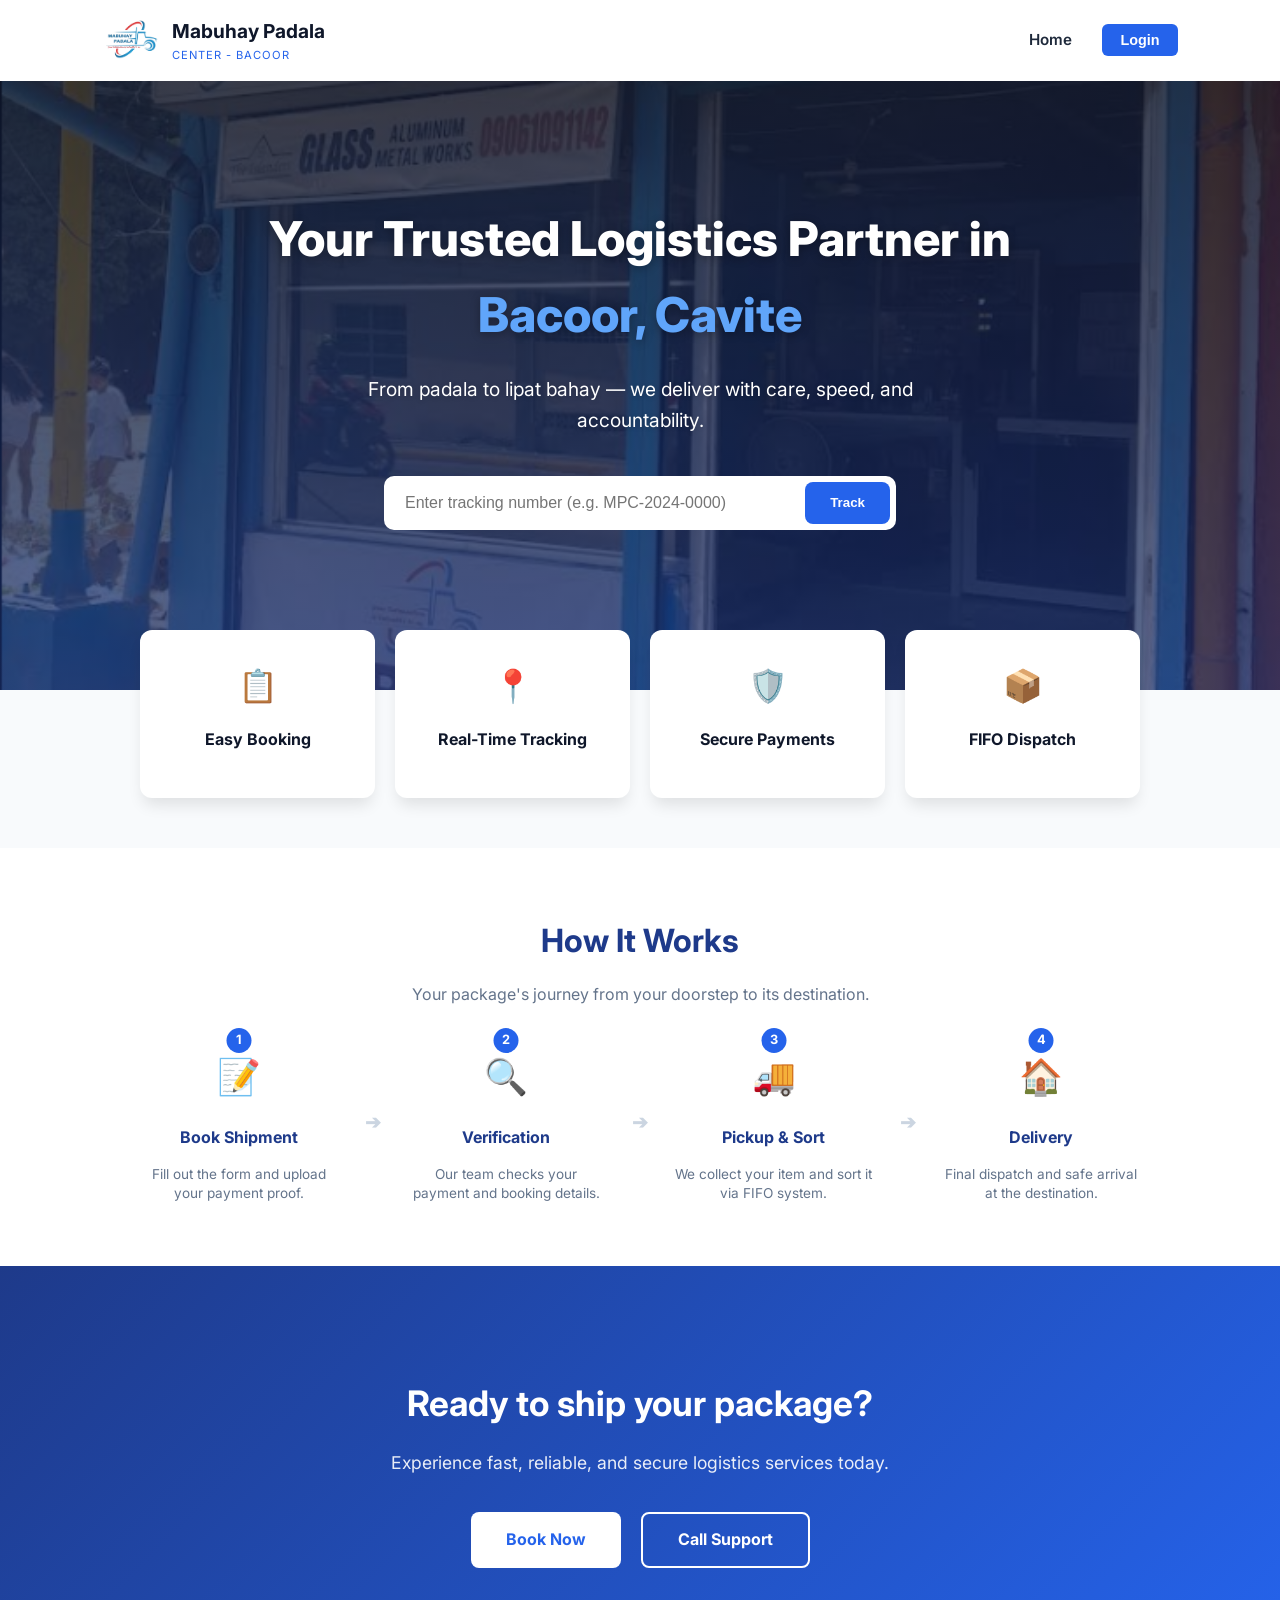
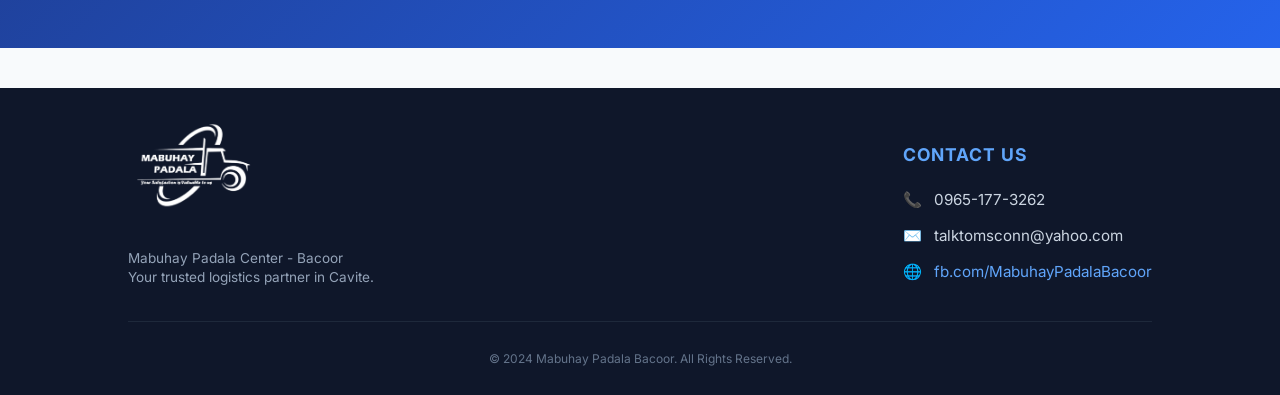
==== MabuhayPadala UI/index.html @ e9089403 "Add files via upload" ====
<!DOCTYPE html>
<html lang="en">
<head>
    <meta charset="UTF-8">
    <meta name="viewport" content="width=device-width, initial-scale=1.0">
    <title>Mabuhay Padala | Home</title>
    <link rel="stylesheet" href="style.css">
    <link href="https://fonts.googleapis.com/css2?family=Inter:wght@400;600;700&display=swap" rel="stylesheet">
</head>
<body>
    <header>
        <nav>
            <div class="logo-container">
                <img src="images/logo.png" alt="Mabuhay Padala Logo" class="logo-img">
                <div class="logo-text">
                    <span class="brand-name">Mabuhay Padala</span>
                    <span class="branch">CENTER - BACOOR</span>
                </div>
            </div>
            <div class="nav-links">
                <a href="#" class="active">Home</a>
                <button id="loginBtn" class="login-nav-btn">Login</button>
            </div>
        </nav>
    </header>

    <main>
        <section class="hero">
            <div class="hero-content">
                <h1>Your Trusted Logistics Partner in <span class="accent">Bacoor, Cavite</span></h1>
                <p>From padala to lipat bahay — we deliver with care, speed, and accountability.</p>
                
                <div class="tracking-container">
                    <input type="text" placeholder="Enter tracking number (e.g. MPC-2024-0000)">
                    <button class="track-btn">Track</button>
                </div>
            </div>
        </section>

        <section class="features-section">
            <div class="feature-card">
                <div class="icon">📋</div>
                <h3>Easy Booking</h3>
            </div>
            <div class="feature-card">
                <div class="icon">📍</div>
                <h3>Real-Time Tracking</h3>
            </div>
            <div class="feature-card">
                <div class="icon">🛡️</div>
                <h3>Secure Payments</h3>
            </div>
            <div class="feature-card">
                <div class="icon">📦</div>
                <h3>FIFO Dispatch</h3>
            </div>
        </section>

<section class="process-section">
    <div class="section-title">
        <h2>How It Works</h2>
        <p>Your package's journey from your doorstep to its destination.</p>
    </div>

    <div class="process-grid">
        <div class="process-step">
            <div class="step-number">1</div>
            <div class="step-icon">📝</div>
            <h4>Book Shipment</h4>
            <p>Fill out the form and upload your payment proof.</p>
        </div>

        <div class="process-arrow">➔</div>

        <div class="process-step">
            <div class="step-number">2</div>
            <div class="step-icon">🔍</div>
            <h4>Verification</h4>
            <p>Our team checks your payment and booking details.</p>
        </div>

        <div class="process-arrow">➔</div>

        <div class="process-step">
            <div class="step-number">3</div>
            <div class="step-icon">🚚</div>
            <h4>Pickup & Sort</h4>
            <p>We collect your item and sort it via FIFO system.</p>
        </div>

        <div class="process-arrow">➔</div>

        <div class="process-step">
            <div class="step-number">4</div>
            <div class="step-icon">🏠</div>
            <h4>Delivery</h4>
            <p>Final dispatch and safe arrival at the destination.</p>
        </div>
    </div>
</section>

<section class="ready-to-ship">
    <div class="cta-content">
        <h2>Ready to ship your package?</h2>
        <p>Experience fast, reliable, and secure logistics services today.</p>
        <div class="cta-buttons">
            <a href="#booking-section" class="btn-primary">Book Now</a>
            <a href="tel:09170000000" class="btn-secondary">Call Support</a>
        </div>
    </div>
</section>

<footer class="main-footer">
    <div class="footer-content">
        <div class="footer-brand">
            <img src="images/logo.png" alt="Logo" class="footer-logo">
            <p>Mabuhay Padala Center - Bacoor<br>Your trusted logistics partner in Cavite.</p>
        </div>

        <div class="footer-contact-info">
            <h4>Contact Us</h4>
            <ul>
                <li><span>📞</span> 0965-177-3262</li>
                <li><span>✉️</span> talktomsconn@yahoo.com</li>
                <li><span>🌐</span> <a href="https://www.facebook.com/Bacoor09651773262" target="_blank">fb.com/MabuhayPadalaBacoor</a></li>
            </ul>
        </div>
    </div>
    
    <div class="footer-bottom">
        <p>&copy; 2024 Mabuhay Padala Bacoor. All Rights Reserved.</p>
    </div>
</footer>
        
    </main>
</body>
</html>
---- MabuhayPadala UI/style.css ----
:root {
    --primary-blue: #2563eb;
    --dark-navy: #0f172a;
    --text-main: #1e293b;
    --text-light: #64748b;
    --white: #ffffff;
    --bg-gray: #f8fafc;
}



body {
    font-family: 'Inter', sans-serif;
    margin: 0;
    background-color: var(--bg-gray);
    color: var(--text-main);
    line-height: 1.6;
}

/* Navigation */
nav {
    display: flex;
    justify-content: space-between;
    align-items: center;
    padding: 1rem 8%;
    background: var(--white);
    box-shadow: 0 1px 3px rgba(0,0,0,0.1);
}

.logo-container {
    display: flex;
    align-items: center;
    gap: 12px;
}

.logo-img {
    height: 45px;
    width: auto;
}

.logo-text {
    display: flex;
    flex-direction: column;
}

.brand-name {
    font-weight: 700;
    font-size: 1.2rem;
    color: var(--dark-navy);
}

.branch {
    font-size: 0.7rem;
    letter-spacing: 1px;
    color: var(--primary-blue);
}

.login-nav-btn {
    background: var(--primary-blue);
    color: white;
    border: none;
    padding: 10px 24px;
    border-radius: 6px;
    font-weight: 600;
    cursor: pointer;
    transition: background 0.3s;
}

.login-nav-btn:hover {
    background: #1d4ed8;
}


.nav-links a {
    text-decoration: none; 
    color: #1e293b; 
    font-weight: 600;
    font-size: 0.95rem;
    transition: color 0.3s;
}

.nav-links a:hover {
    color: #2563eb; 
}


.nav-links {
    display: flex;
    align-items: center;
    gap: 30px; 
}


.login-nav-btn {
    background: #2563eb;
    color: white;
    border: none;
    padding: 8px 18px; 
    border-radius: 6px;
    font-weight: 600;
    font-size: 0.9rem; 
    cursor: pointer;
    transition: background 0.3s;
}

.login-nav-btn:hover {
    background: #1e4ed8;
}

/* Hero Section */

.accent {
    color: #60a5fa;
}


.hero {
   
    background: linear-gradient(
        rgba(15, 23, 42, 0.8), 
        rgba(30, 58, 138, 0.7)
    ), 
    url('images/bg.png'); 
    
    background-size: cover;       
    background-position: center 80%;  
    background-attachment: fixed; 
    
    padding: 120px 10% 160px;
    text-align: center;
    color: var(--white);
}


.hero h1 {
    font-size: 3rem;
    font-weight: 800;
    text-shadow: 0 2px 10px rgba(0, 0, 0, 0.3);
    max-width: 850px;
    margin: 0 auto 20px;
}

.hero p {
    font-size: 1.2rem;
    font-weight: 400;
    max-width: 600px;
    margin: 0 auto 40px;
    text-shadow: 0 1px 5px rgba(0, 0, 0, 0.2);
}


.tracking-container {
    display: flex;
    max-width: 500px;
    margin: 0 auto;
    background: white;
    padding: 6px;
    border-radius: 10px;
}

.tracking-container input {
    flex: 1;
    border: none;
    padding: 12px 15px;
    outline: none;
    font-size: 1rem;
}

.track-btn {
    background: var(--primary-blue);
    color: white;
    border: none;
    padding: 12px 25px;
    border-radius: 8px;
    font-weight: 600;
    cursor: pointer;
}

/*Cards*/
.features-section {
    display: grid;
    grid-template-columns: repeat(auto-fit, minmax(200px, 1fr));
    gap: 20px;
    max-width: 1000px;
    margin: -60px auto 50px; 
    padding: 0 20px;
}

.feature-card {
    background: white;
    padding: 30px 20px;
    text-align: center;
    border-radius: 12px;
    box-shadow: 0 10px 15px -3px rgba(0, 0, 0, 0.1);
    transition: transform 0.3s;
}

.feature-card:hover {
    transform: translateY(-5px);
}

.feature-card .icon {
    font-size: 2rem;
    margin-bottom: 10px;
    display: block;
}

.feature-card h3 {
    font-size: 1rem;
    color: var(--dark-navy);
}

.process-section {
    padding: 40px 10%;
    background-color: white;
    text-align: center;
}

.section-title h2 {
    color: #1e3a8a;
    font-size: 2rem;
    margin-bottom: 10px;
}

.section-title p {
    color: #64748b;
    margin-bottom: 30px;
}

.process-grid {
    display: flex;
    justify-content: space-between;
    align-items: center;
    max-width: 1100px;
    margin: 0 auto;
    gap: 15px;
}

.process-step {
    flex: 1;
    position: relative;
    padding: 10px;
}

.step-number {
    position: absolute;
    top: -10px;
    left: 50%;
    transform: translateX(-50%);
    background: #2563eb;
    color: white;
    width: 25px;
    height: 25px;
    border-radius: 50%;
    font-size: 0.8rem;
    font-weight: bold;
    display: flex;
    align-items: center;
    justify-content: center;
}

.step-icon {
    font-size: 2.2rem;
    margin-bottom: 5px;
}

.process-step h4 {
    color: #1e3a8a;
    margin-bottom: 4px;
    font-size: 1rem;
}

.process-step p {
    font-size: 0.85rem;
    color: #64748b;
    line-height: 1.4;
}

.process-arrow {
    font-size: 1.2rem;
    color: #cbd5e1;
    font-weight: bold;
    padding-bottom: 20px;
}

/* Make it stack on Mobile */
@media (max-width: 768px) {
    .process-grid {
        flex-direction: column;
    }
    .process-arrow {
        transform: rotate(90deg);
        margin: 10px 0;
    }
}

/* Ready to Ship Section */
.ready-to-ship {
    background: linear-gradient(135deg, #1e3a8a 0%, #2563eb 100%);
    padding: 80px 10%;
    text-align: center;
    color: white;
}

.cta-content h2 {
    font-size: 2.2rem;
    margin-bottom: 15px;
}

.cta-content p {
    font-size: 1.1rem;
    opacity: 0.9;
    margin-bottom: 35px;
}

.cta-buttons {
    display: flex;
    justify-content: center;
    gap: 20px;
}

.btn-primary {
    background: white;
    color: #2563eb;
    padding: 15px 35px;
    border-radius: 8px;
    text-decoration: none;
    font-weight: 700;
    transition: transform 0.2s, background 0.2s;
}

.btn-secondary {
    background: transparent;
    color: white;
    border: 2px solid white;
    padding: 13px 35px;
    border-radius: 8px;
    text-decoration: none;
    font-weight: 700;
    transition: background 0.2s;
}

.btn-primary:hover {
    background: #f8fafc;
    transform: scale(1.05);
}

.btn-secondary:hover {
    background: rgba(255, 255, 255, 0.1);
}

/* Footer */
.main-footer {
    background: #0f172a; 
    color: white;
    padding: 30px 10% 15px; 
    margin-top: 40px;
}

.footer-content {
    display: flex;
    justify-content: space-between;
    align-items: flex-start;
    max-width: 1100px;
    margin: 0 auto;
    gap: 50px;
}

.footer-brand {
    flex: 1;
}

.footer-logo {
    height: 100px;
    margin-bottom: 10px;
    filter: brightness(0) invert(1); 
}

.footer-brand p {
    font-size: 0.85rem;
    color: #94a3b8;
    line-height: 1.4;
}

.footer-contact-info h4 {
    font-size: 1.1rem;
    color: #60a5fa; 
    margin-bottom: 18px;
    text-transform: uppercase;
    letter-spacing: 1px;
}

.footer-contact-info ul {
    list-style: none;
    padding: 0;
}

.footer-contact-info li {
    font-size: 0.95rem;
    margin-bottom: 12px; 
    color: #cbd5e1;
    display: flex;
    align-items: center;
    gap: 12px;
}

.footer-contact-info a {
    color: #60a5fa;
    text-decoration: none;
}

.footer-contact-info a:hover {
    text-decoration: underline;
}

.footer-bottom {
    text-align: center;
    border-top: 1px solid #1e293b;
    margin-top: 20px;
    padding-top: 15px;
    font-size: 0.75rem;
    color: #64748b;
}

/* Responsive for Mobile */
@media (max-width: 600px) {
    .footer-content {
        flex-direction: column;
        text-align: center;
    }
    .footer-contact-info li {
        justify-content: center;
    }
    .footer-logo {
        margin: 0 auto 10px;
    }
}
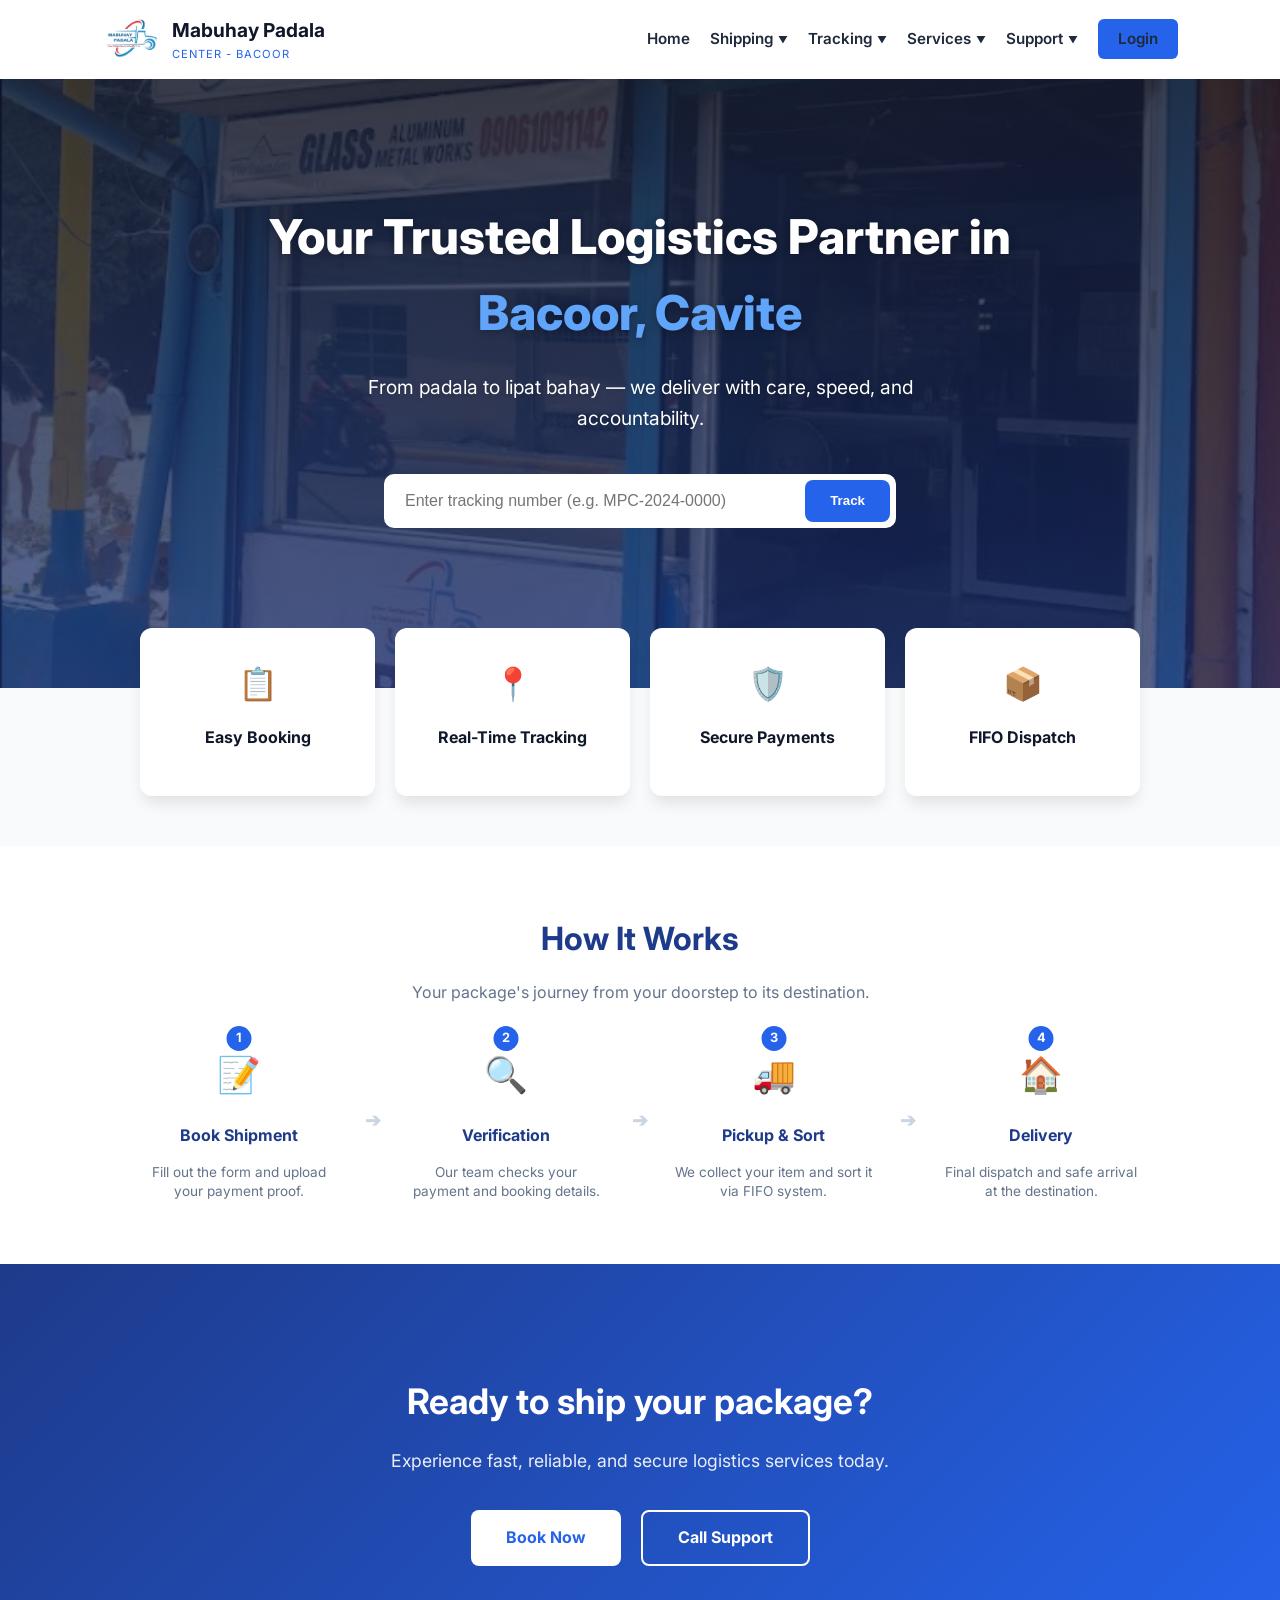
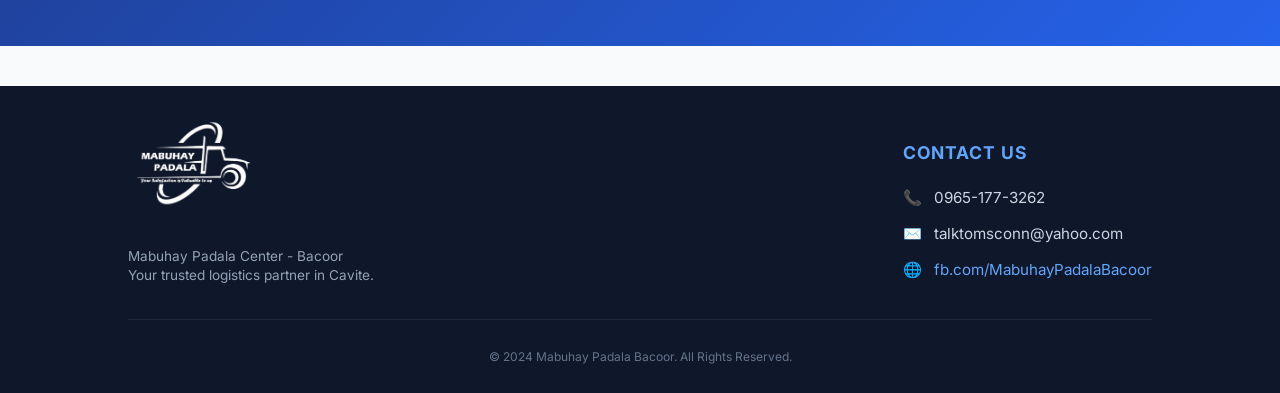
==== commit da791eaa: "Add files via upload Latest 11:12pm Sunday March 29" ====
--- a/MabuhayPadala UI/index.html
+++ b/MabuhayPadala UI/index.html
@@ -18,9 +18,46 @@
                 </div>
             </div>
             <div class="nav-links">
-                <a href="#" class="active">Home</a>
-                <button id="loginBtn" class="login-nav-btn">Login</button>
+            <a href="index.html">Home</a>
+                
+            <div class="dropdown">
+                    <a href="#" class="dropbtn">Shipping <span class="arrow">▼</span></a>
+                        <div class="dropdown-content">
+                          <a href="#">Create a Shipment</a>
+                          <a href="#">Shipping Rates & Delivery Times</a>
+                          <a href="#">Schedule & Manage Pickups</a>
+                          <a href="#">Manage a Return</a>
             </div>
+        </div>
+
+            <div class="dropdown">
+            <a href="#" class="dropbtn">Tracking <span class="arrow">▼</span></a>
+            <div class="dropdown-content">
+                <a href="#">Track a Shipment</a>
+                <a href="#">Track by Reference</a>
+                <a href="#">Proof of Delivery</a>
+            </div>
+        </div>
+
+            <div class="dropdown">
+            <a href="#" class="dropbtn">Services <span class="arrow">▼</span></a>
+            <div class="dropdown-content">
+                <a href="#">Lipat Bahay</a>
+                <a href="#">Standard Parcel</a>
+                <a href="#">Commercial Cargo</a>
+            </div>
+        </div>
+
+            <div class="dropdown">
+            <a href="#" class="dropbtn">Support <span class="arrow">▼</span></a>
+            <div class="dropdown-content">
+                <a href="#">Frequently Asked Questions</a>
+                <a href="#">Account Management Tools</a>
+            </div>
+        </div>
+        
+            <a href="login.html" class="login-nav-btn">Login</a>
+        </div>
         </nav>
     </header>
 
--- a/MabuhayPadala UI/style.css
+++ b/MabuhayPadala UI/style.css
@@ -22,9 +22,9 @@
     display: flex;
     justify-content: space-between;
     align-items: center;
-    padding: 1rem 8%;
+    padding: 15px 8%;
     background: var(--white);
-    box-shadow: 0 1px 3px rgba(0,0,0,0.1);
+    box-shadow: 0 2px 10px rgba(0,0,0,0.1);
 }
 
 .logo-container {
@@ -76,7 +76,7 @@
     color: #1e293b; 
     font-weight: 600;
     font-size: 0.95rem;
-    transition: color 0.3s;
+    transition: color 0.3s ease;
 }
 
 .nav-links a:hover {
@@ -87,7 +87,7 @@
 .nav-links {
     display: flex;
     align-items: center;
-    gap: 30px; 
+    gap: 20px; 
 }
 
 
@@ -95,16 +95,86 @@
     background: #2563eb;
     color: white;
     border: none;
-    padding: 8px 18px; 
+    padding: 8px 20px; 
     border-radius: 6px;
-    font-weight: 600;
     font-size: 0.9rem; 
     cursor: pointer;
-    transition: background 0.3s;
+    transition: background 0.3s ease, transform 0.2s;
 }
 
 .login-nav-btn:hover {
     background: #1e4ed8;
+    transform: translateY(-1px);
+}
+
+/* Dropdown Container */
+.dropdown {
+    position: relative;
+    display: inline-block;
+}
+
+.dropbtn {
+    text-decoration: none;
+    color: #1e293b;
+    font-weight: 600;
+    font-size: 0.95rem;
+    display: flex;
+    align-items: center;
+    gap: 5px;
+    padding: 10px 0;
+}
+
+.arrow {
+    font-size: 0.6rem;
+    transition: transform 0.3s;
+}
+
+/* The actual hidden menu */
+.dropdown-content {
+    display: none;
+    position: absolute;
+    background-color: white;
+    min-width: 240px; 
+    box-shadow: 0px 8px 16px rgba(0,0,0,0.1);
+    z-index: 100;
+    border-radius: 8px;
+    top: 100%;
+    left: 0;
+    overflow: hidden;
+    border: 1px solid #edf2f7;
+}
+
+/* Links dropdown */
+.dropdown-content a {
+    color: #475569;
+    padding: 12px 16px;
+    text-decoration: none;
+    display: block;
+    font-size: 0.9rem;
+    font-weight: 500;
+    border-bottom: 1px solid #f1f5f9;
+}
+
+.dropdown-content a:last-child {
+    border-bottom: none;
+}
+
+.dropdown:hover .dropdown-content {
+    display: block;
+}
+
+.dropdown-content a:hover {
+    background-color: #f8fafc;
+    color: #2563eb;
+}
+
+.dropdown:hover .arrow {
+    transform: rotate(180deg);
+    color: #2563eb;
+}
+
+.dropdown:hover .dropbtn {
+    color: #2563eb;
 }
 
 /* Hero Section */
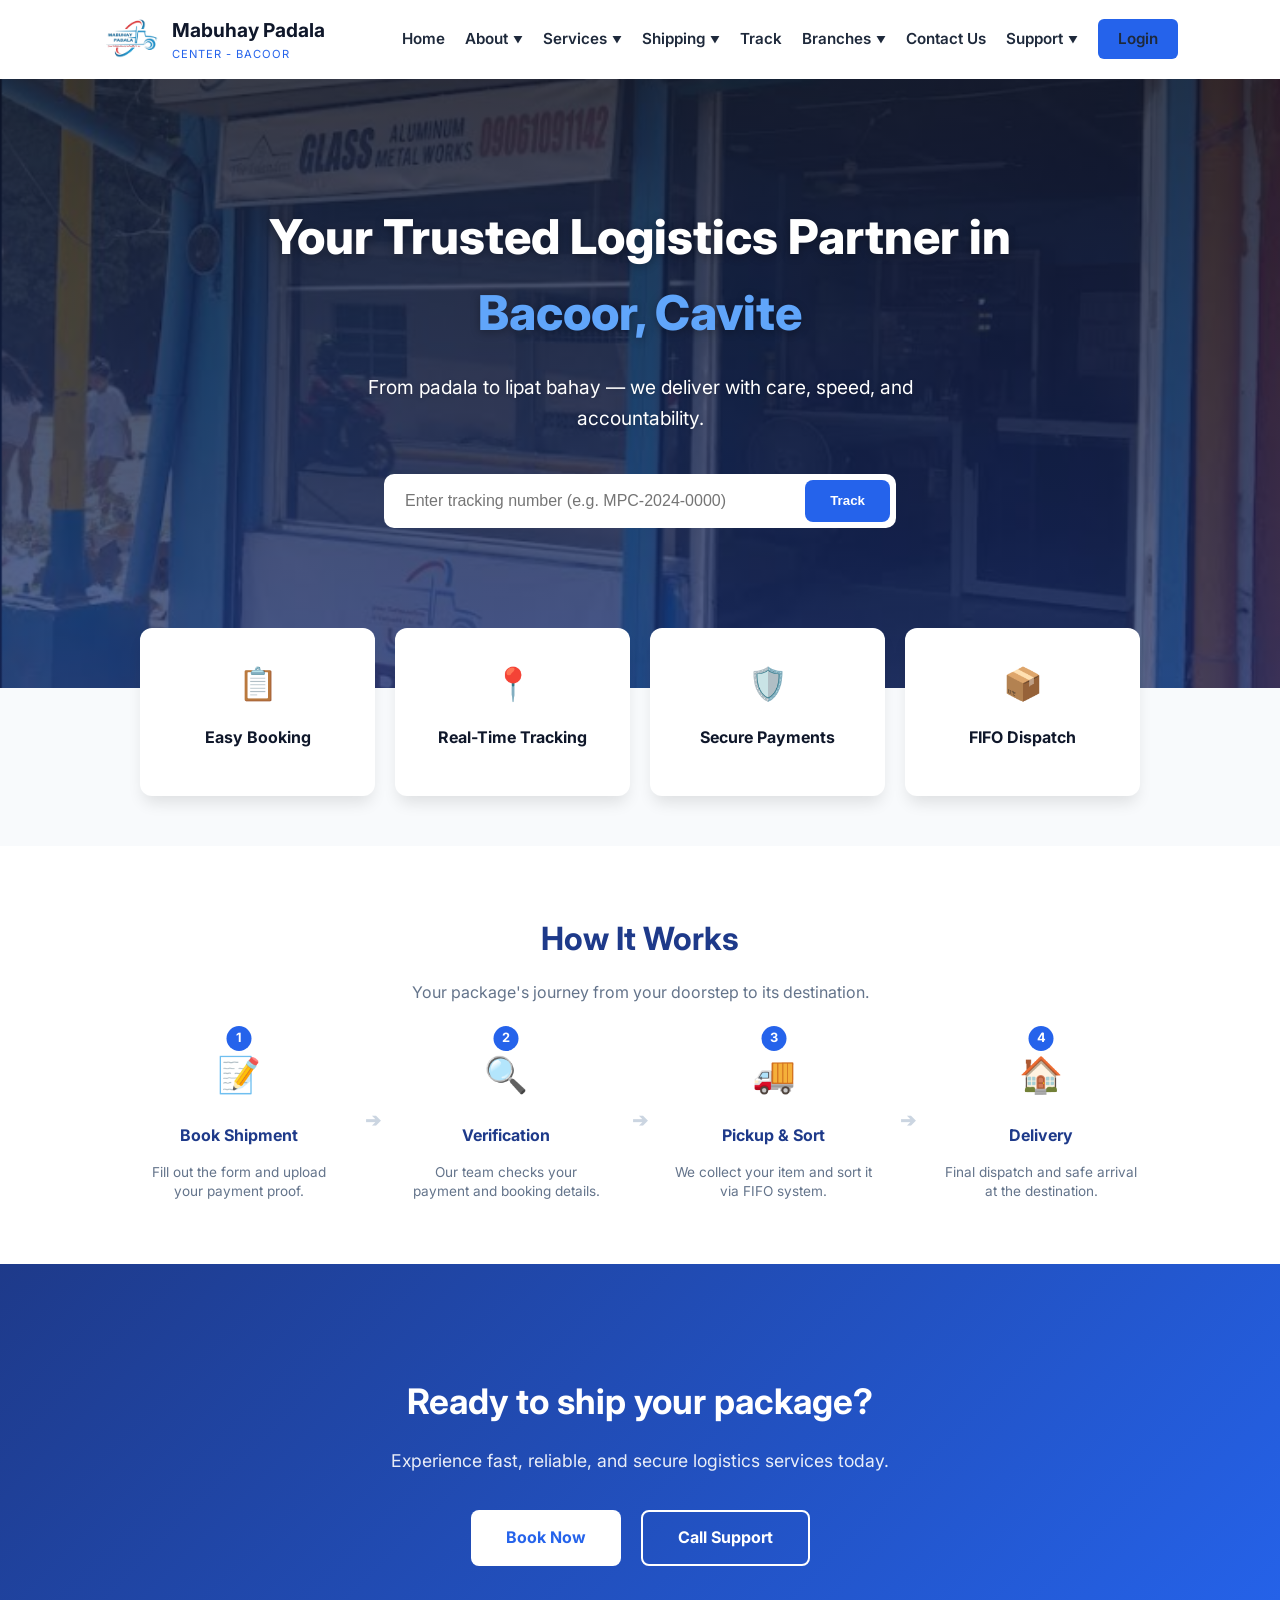
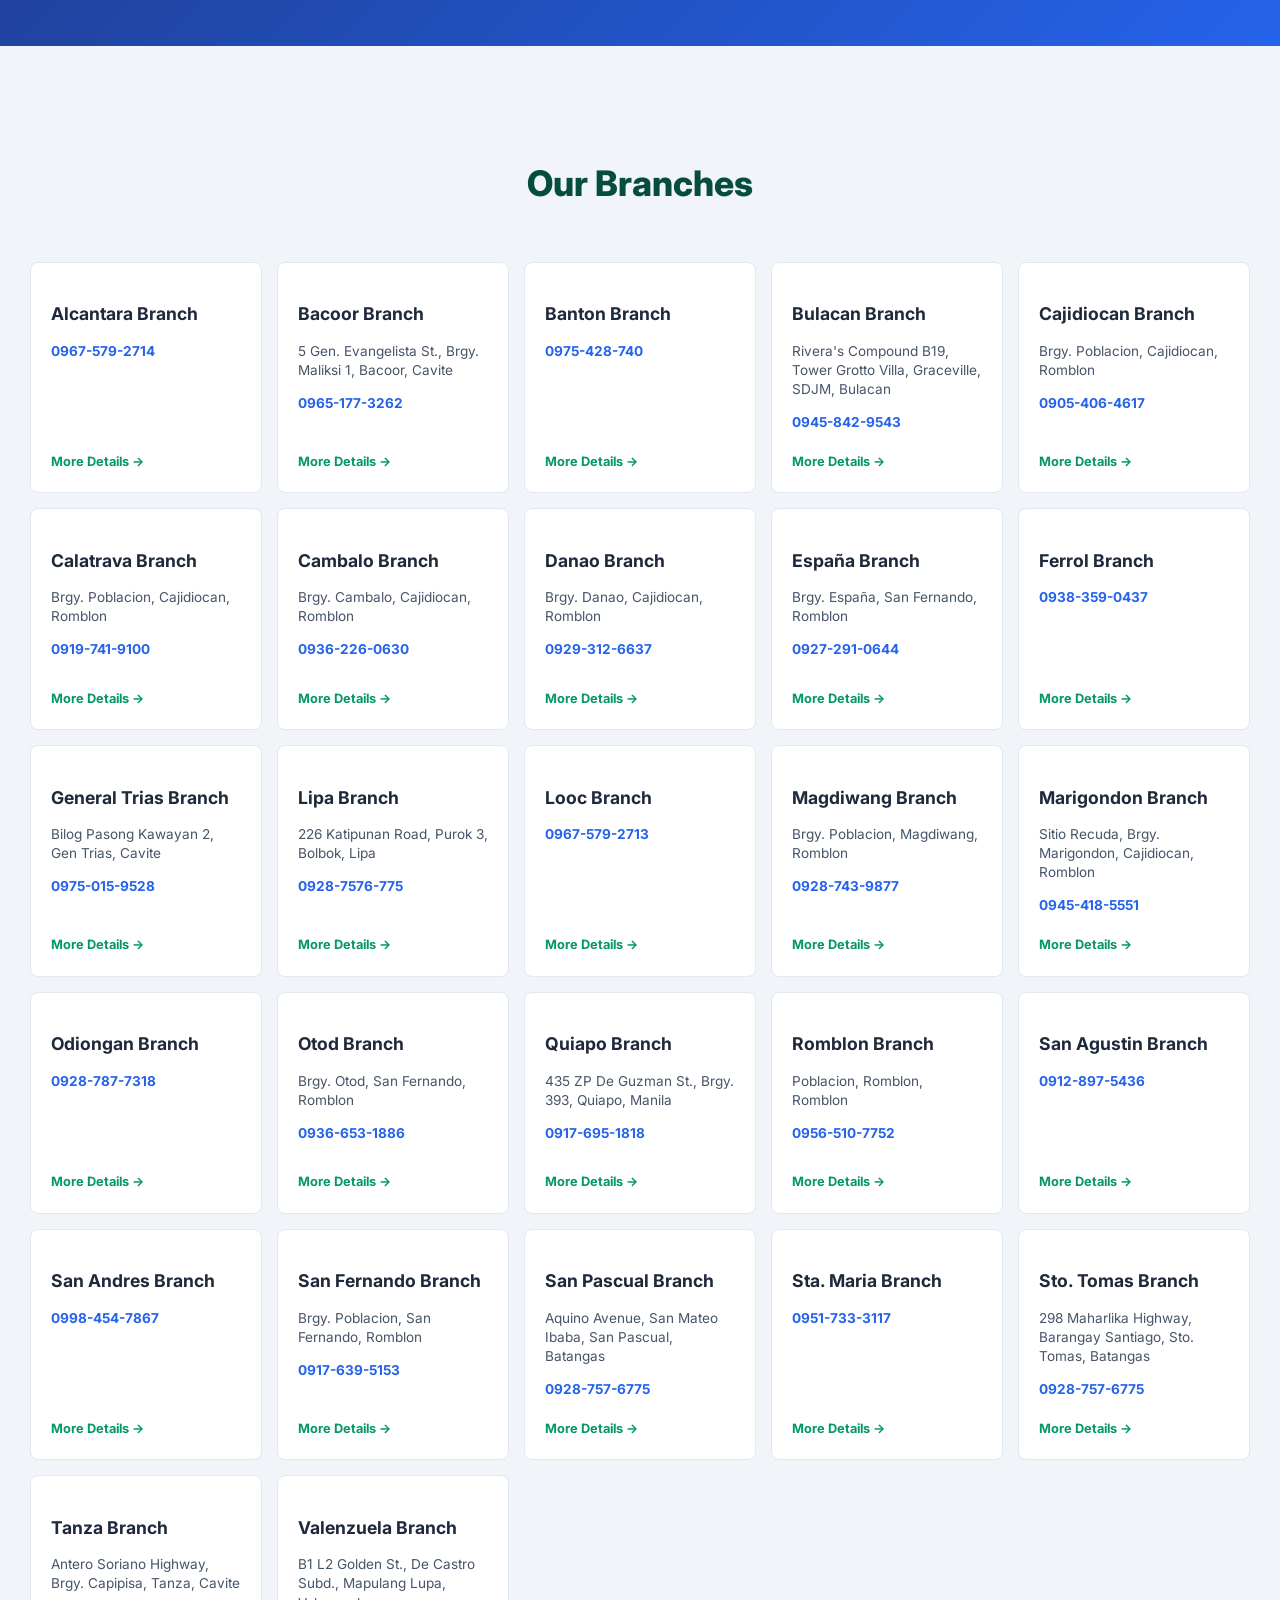
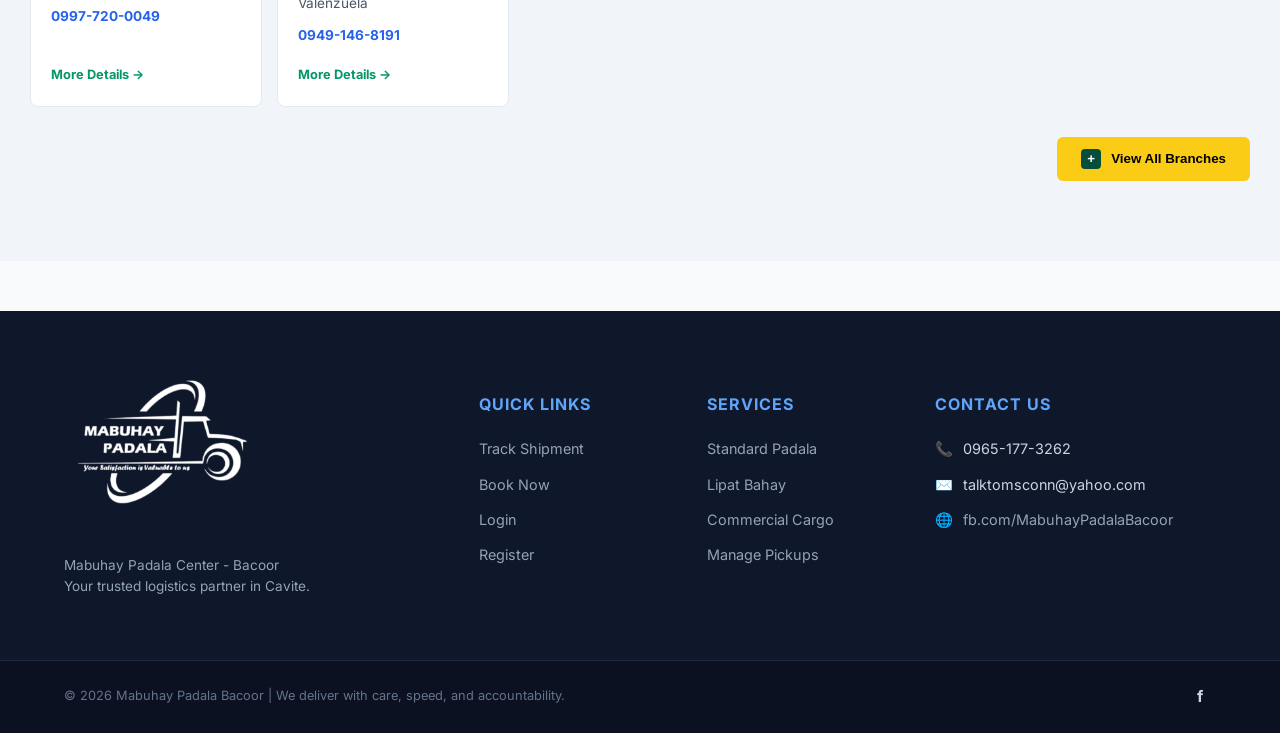
==== commit 8a14f0f5: "Add files via upload" ====
--- a/MabuhayPadala UI/index.html
+++ b/MabuhayPadala UI/index.html
@@ -19,43 +19,128 @@
             </div>
             <div class="nav-links">
             <a href="index.html">Home</a>
+
+            <div class="dropdown">
+                    <a href="#" class="dropbtn">About<span class="arrow">▼</span></a>
+                        <div class="dropdown-content">
+                          <a href="#">Mabuhay Padala Center</a>
+                          <a href="#">Reviews</a>
+                          <a href="#">FAQs</a>
+            </div>
+        </div>
+
+        <div class="dropdown">
+            <a href="#" class="dropbtn">Services <span class="arrow">▼</span></a>
+            <div class="dropdown-content">
+                <a href="#">Lipat Bahay</a>
+                <a href="#">Standard Parcel</a>
+                <a href="#">Commercial Cargo</a>
+            </div>
+        </div>
                 
             <div class="dropdown">
                     <a href="#" class="dropbtn">Shipping <span class="arrow">▼</span></a>
                         <div class="dropdown-content">
                           <a href="#">Create a Shipment</a>
-                          <a href="#">Shipping Rates & Delivery Times</a>
                           <a href="#">Schedule & Manage Pickups</a>
                           <a href="#">Manage a Return</a>
             </div>
         </div>
 
-            <div class="dropdown">
-            <a href="#" class="dropbtn">Tracking <span class="arrow">▼</span></a>
-            <div class="dropdown-content">
-                <a href="#">Track a Shipment</a>
-                <a href="#">Track by Reference</a>
-                <a href="#">Proof of Delivery</a>
-            </div>
-        </div>
-
-            <div class="dropdown">
-            <a href="#" class="dropbtn">Services <span class="arrow">▼</span></a>
-            <div class="dropdown-content">
-                <a href="#">Lipat Bahay</a>
-                <a href="#">Standard Parcel</a>
-                <a href="#">Commercial Cargo</a>
-            </div>
-        </div>
+          <a href="index.html">Track</a>
+
+           <div class="dropdown">
+                    <a href="#" class="dropbtn">Branches<span class="arrow">▼</span></a>
+                        <div class="dropdown-content">
+
+                          <div class="nested-dropdown">
+                                <a href="#" class="nested-dropbtn">Cavite Area <span class="side-arrow">▶</span></a>
+                                    <div class="nested-content">
+                                        <a href="#">General Trias</a>
+                                        <a href="#"><b>Bacoor Branch</b></a>
+                                        <a href="#">Tanza Branch</a>
+                                    </div>
+                            </div>
+
+                          <div class="nested-dropdown">
+                                <a href="#" class="nested-dropbtn">Metro Manila <span class="side-arrow">▶</span></a>
+                                    <div class="nested-content">
+                                        <a href="#">Quiapo Branch</a>
+                                    </div>
+                            </div>
+
+                          <div class="nested-dropdown">
+                                <a href="#" class="nested-dropbtn">Valenzuela<span class="side-arrow">▶</span></a>
+                                    <div class="nested-content">
+                                        <a href="#">Valenzuela Branch</a>
+                                        <a href="#">Bulacan Branch</a>
+                                    </div>
+                            </div>
+
+                            <div class="nested-dropdown">
+                                <a href="#" class="nested-dropbtn">Batangas<span class="side-arrow">▶</span></a>
+                                    <div class="nested-content">
+                                        <a href="#">Sto. Tomas Branch</a>
+                                        <a href="#">Lipa Branch</a>
+                                        <a href="#">San Pascual Branch</a>
+                                    </div>
+                            </div>
+
+                            <div class="nested-dropdown">
+                                <a href="#" class="nested-dropbtn">Tablas Island<span class="side-arrow">▶</span></a>
+                                    <div class="nested-content">
+                                        <a href="#">San Agustin Branch</a>
+                                        <a href="#">Odiongan Branch</a>
+                                        <a href="#">Looc Branch</a>
+                                        <a href="#">Alcantara Branch</a>
+                                        <a href="#">Calatrava Branch</a>
+                                        <a href="#">San Andres Branch</a>
+                                        <a href="#">Sta. Maria Branch</a>
+                                        <a href="#">Ferrol Branch</a>
+                                    </div>
+                            </div>
+
+                            <div class="nested-dropdown">
+                                <a href="#" class="nested-dropbtn">Banton Island<span class="side-arrow">▶</span></a>
+                                    <div class="nested-content">
+                                        <a href="#">Banton Branch</a>
+                                    </div>
+                            </div>
+
+                            <div class="nested-dropdown">
+                                <a href="#" class="nested-dropbtn">Romblon<span class="side-arrow">▶</span></a>
+                                    <div class="nested-content">
+                                        <a href="#">Romblon Branch</a>
+                                    </div>
+                            </div>
+
+                            <div class="nested-dropdown">
+                                <a href="#" class="nested-dropbtn">Sibuyan Island<span class="side-arrow">▶</span></a>
+                                    <div class="nested-content">
+                                        <a href="#">Magdiwang Branch</a>
+                                        <a href="#">Danao Branch</a>
+                                        <a href="#">Cambalo Branch</a>
+                                        <a href="#">Marigondon Branch</a>
+                                        <a href="#">Cajidiocan Branch</a>
+                                        <a href="#">Otod Branch</a>
+                                        <a href="#">San Fernando Branch</a>
+                                        <a href="#">España Branch</a>
+                                    </div>
+                            </div>
+
+
+            </div>
+        </div>
+
+       <a href="index.html">Contact Us</a>
 
             <div class="dropdown">
             <a href="#" class="dropbtn">Support <span class="arrow">▼</span></a>
             <div class="dropdown-content">
-                <a href="#">Frequently Asked Questions</a>
                 <a href="#">Account Management Tools</a>
             </div>
         </div>
-        
+
             <a href="login.html" class="login-nav-btn">Login</a>
         </div>
         </nav>
@@ -147,25 +232,300 @@
     </div>
 </section>
 
+<section class="branches-section">
+    <div class="container">
+        <div class="section-header">
+            <h2>Our Branches</h2>
+        </div>
+
+        <div class="branches-grid">
+            <div class="branch-card">
+                <div class="card-top">
+                    <h3>Alcantara Branch</h3>
+                    <p class="phone">0967-579-2714</p>
+                </div>
+                <a href="#" class="more-details">More Details →</a>
+            </div>
+
+            <div class="branch-card">
+                <div class="card-top">
+                    <h3>Bacoor Branch</h3>
+                    <p class="address">5 Gen. Evangelista St., Brgy. Maliksi 1, Bacoor, Cavite</p>
+                    <p class="phone">0965-177-3262</p>
+                </div>
+                <a href="#" class="more-details">More Details →</a>
+            </div>
+
+            <div class="branch-card">
+                <div class="card-top">
+                    <h3>Banton Branch</h3>
+                    <p class="phone">0975-428-740</p>
+                </div>
+                <a href="#" class="more-details">More Details →</a>
+            </div>
+
+            <div class="branch-card">
+                <div class="card-top">
+                    <h3>Bulacan Branch</h3>
+                    <p class="address">Rivera's Compound B19, Tower Grotto Villa, Graceville, SDJM, Bulacan</p>
+                    <p class="phone">0945-842-9543</p>
+                </div>
+                <a href="#" class="more-details">More Details →</a>
+            </div>
+
+            <div class="branch-card">
+                <div class="card-top">
+                    <h3>Cajidiocan Branch</h3>
+                    <p class="address">Brgy. Poblacion, Cajidiocan, Romblon</p>
+                    <p class="phone">0905-406-4617</p>
+                </div>
+                <a href="#" class="more-details">More Details →</a>
+            </div>
+
+            <div class="branch-card">
+                <div class="card-top">
+                    <h3>Calatrava Branch</h3>
+                    <p class="address">Brgy. Poblacion, Cajidiocan, Romblon</p>
+                    <p class="phone">0919-741-9100</p>
+                </div>
+                <a href="#" class="more-details">More Details →</a>
+            </div>
+
+            <div class="branch-card">
+                <div class="card-top">
+                    <h3>Cambalo Branch</h3>
+                    <p class="address">Brgy. Cambalo, Cajidiocan, Romblon</p>
+                    <p class="phone">0936-226-0630</p>
+                </div>
+                <a href="#" class="more-details">More Details →</a>
+            </div>
+
+            <div class="branch-card">
+                <div class="card-top">
+                    <h3>Danao Branch</h3>
+                    <p class="address">Brgy. Danao, Cajidiocan, Romblon</p>
+                    <p class="phone">0929-312-6637</p>
+                </div>
+                <a href="#" class="more-details">More Details →</a>
+            </div>
+
+            <div class="branch-card">
+                <div class="card-top">
+                    <h3>España Branch</h3>
+                    <p class="address">Brgy. España, San Fernando, Romblon</p>
+                    <p class="phone">0927-291-0644</p>
+                </div>
+                <a href="#" class="more-details">More Details →</a>
+            </div>
+
+            <div class="branch-card">
+                <div class="card-top">
+                    <h3>Ferrol Branch</h3>
+                    <p class="phone">0938-359-0437</p>
+                </div>
+                <a href="#" class="more-details">More Details →</a>
+            </div>
+
+            <div class="branch-card">
+                <div class="card-top">
+                    <h3>General Trias Branch</h3>
+                    <p class="address">Bilog Pasong Kawayan 2, Gen Trias, Cavite</p>
+                    <p class="phone">0975-015-9528</p>
+                </div>
+                <a href="#" class="more-details">More Details →</a>
+            </div>
+
+            <div class="branch-card">
+                <div class="card-top">
+                    <h3>Lipa Branch</h3>
+                    <p class="address">226 Katipunan Road, Purok 3, Bolbok, Lipa</p>
+                    <p class="phone">0928-7576-775</p>
+                </div>
+                <a href="#" class="more-details">More Details →</a>
+            </div>
+
+            <div class="branch-card">
+                <div class="card-top">
+                    <h3>Looc Branch</h3>
+                    <p class="phone">0967-579-2713</p>
+                </div>
+                <a href="#" class="more-details">More Details →</a>
+            </div>
+
+            <div class="branch-card">
+                <div class="card-top">
+                    <h3>Magdiwang Branch</h3>
+                    <p class="address">Brgy. Poblacion, Magdiwang, Romblon</p>
+                    <p class="phone">0928-743-9877</p>
+                </div>
+                <a href="#" class="more-details">More Details →</a>
+            </div>
+
+            <div class="branch-card">
+                <div class="card-top">
+                    <h3>Marigondon Branch</h3>
+                    <p class="address">Sitio Recuda, Brgy. Marigondon, Cajidiocan, Romblon</p>
+                    <p class="phone">0945-418-5551</p>
+                </div>
+                <a href="#" class="more-details">More Details →</a>
+            </div>
+
+            <div class="branch-card">
+                <div class="card-top">
+                    <h3>Odiongan Branch</h3>
+                    <p class="phone">0928-787-7318</p>
+                </div>
+                <a href="#" class="more-details">More Details →</a>
+            </div>
+
+            <div class="branch-card">
+                <div class="card-top">
+                    <h3>Otod Branch</h3>
+                    <p class="address">Brgy. Otod, San Fernando, Romblon</p>
+                    <p class="phone">0936-653-1886</p>
+                </div>
+                <a href="#" class="more-details">More Details →</a>
+            </div>
+
+            <div class="branch-card">
+                <div class="card-top">
+                    <h3>Quiapo Branch</h3>
+                    <p class="address">435 ZP De Guzman St., Brgy. 393, Quiapo, Manila</p>
+                    <p class="phone">0917-695-1818</p>
+                </div>
+                <a href="#" class="more-details">More Details →</a>
+            </div>
+
+            <div class="branch-card">
+                <div class="card-top">
+                    <h3>Romblon Branch</h3>
+                    <p class="address">Poblacion, Romblon, Romblon</p>
+                    <p class="phone">0956-510-7752</p>
+                </div>
+                <a href="#" class="more-details">More Details →</a>
+            </div>
+
+            <div class="branch-card">
+                <div class="card-top">
+                    <h3>San Agustin Branch</h3>
+                    <p class="phone">0912-897-5436</p>
+                </div>
+                <a href="#" class="more-details">More Details →</a>
+            </div>
+
+            <div class="branch-card">
+                <div class="card-top">
+                    <h3>San Andres Branch</h3>
+                    <p class="phone">0998-454-7867</p>
+                </div>
+                <a href="#" class="more-details">More Details →</a>
+            </div>
+
+            <div class="branch-card">
+                <div class="card-top">
+                    <h3>San Fernando Branch</h3>
+                    <p class="address">Brgy. Poblacion, San Fernando, Romblon</p>
+                    <p class="phone">0917-639-5153</p>
+                </div>
+                <a href="#" class="more-details">More Details →</a>
+            </div>
+
+            <div class="branch-card">
+                <div class="card-top">
+                    <h3>San Pascual Branch</h3>
+                    <p class="address">Aquino Avenue, San Mateo Ibaba, San Pascual, Batangas</p>
+                    <p class="phone">0928-757-6775</p>
+                </div>
+                <a href="#" class="more-details">More Details →</a>
+            </div>
+
+            <div class="branch-card">
+                <div class="card-top">
+                    <h3>Sta. Maria Branch</h3>
+                    <p class="phone">0951-733-3117</p>
+                </div>
+                <a href="#" class="more-details">More Details →</a>
+            </div>
+
+            <div class="branch-card">
+                <div class="card-top">
+                    <h3>Sto. Tomas Branch</h3>
+                    <p class="address">298 Maharlika Highway, Barangay Santiago, Sto. Tomas, Batangas</p>
+                    <p class="phone">0928-757-6775</p>
+                </div>
+                <a href="#" class="more-details">More Details →</a>
+            </div>
+
+            <div class="branch-card">
+                <div class="card-top">
+                    <h3>Tanza Branch</h3>
+                    <p class="address">Antero Soriano Highway, Brgy. Capipisa, Tanza, Cavite</p>
+                    <p class="phone">0997-720-0049</p>
+                </div>
+                <a href="#" class="more-details">More Details →</a>
+            </div>
+
+            <div class="branch-card">
+                <div class="card-top">
+                    <h3>Valenzuela Branch</h3>
+                    <p class="address">B1 L2 Golden St., De Castro Subd., Mapulang Lupa, Valenzuela</p>
+                    <p class="phone">0949-146-8191</p>
+                </div>
+                <a href="#" class="more-details">More Details →</a>
+            </div>
+
+        </div> <div class="view-all-wrapper">
+            <button class="view-all-btn">
+                <span class="plus-box">+</span> View All Branches
+            </button>
+        </div>
+    </div>
+</section>
+
 <footer class="main-footer">
-    <div class="footer-content">
-        <div class="footer-brand">
-            <img src="images/logo.png" alt="Logo" class="footer-logo">
+    <div class="footer-container">
+        <div class="footer-column brand-col">
+            <img src="images/logo.png" alt="Mabuhay Padala Logo" class="footer-logo">
             <p>Mabuhay Padala Center - Bacoor<br>Your trusted logistics partner in Cavite.</p>
         </div>
 
-        <div class="footer-contact-info">
+        <div class="footer-column links-col">
+            <h4>Quick Links</h4>
+            <ul>
+                <li><a href="#hero">Track Shipment</a></li>
+                <li><a href="#booking-section">Book Now</a></li>
+                <li><a href="login.html">Login</a></li>
+                <li><a href="login.html">Register</a></li>
+            </ul>
+        </div>
+
+        <div class="footer-column links-col">
+            <h4>Services</h4>
+            <ul>
+                <li><a href="#">Standard Padala</a></li>
+                <li><a href="#">Lipat Bahay</a></li>
+                <li><a href="#">Commercial Cargo</a></li>
+                <li><a href="#">Manage Pickups</a></li>
+            </ul>
+        </div>
+
+        <div class="footer-column links-col">
             <h4>Contact Us</h4>
             <ul>
                 <li><span>📞</span> 0965-177-3262</li>
                 <li><span>✉️</span> talktomsconn@yahoo.com</li>
-                <li><span>🌐</span> <a href="https://www.facebook.com/Bacoor09651773262" target="_blank">fb.com/MabuhayPadalaBacoor</a></li>
+                <li>🌐 <a href="https://www.facebook.com/Bacoor09651773262" target="_blank">fb.com/MabuhayPadalaBacoor</a></li>
             </ul>
         </div>
     </div>
-    
+
     <div class="footer-bottom">
-        <p>&copy; 2024 Mabuhay Padala Bacoor. All Rights Reserved.</p>
+        <div class="bottom-content">
+            <p class="copyright">&copy; 2026 Mabuhay Padala Bacoor | We deliver with care, speed, and accountability.</p>
+            <div class="social-icons">
+                <a href="#" target="_blank" title="Facebook">f</a>
+            </div>
+        </div>
     </div>
 </footer>
         
--- a/MabuhayPadala UI/style.css
+++ b/MabuhayPadala UI/style.css
@@ -134,13 +134,12 @@
     display: none;
     position: absolute;
     background-color: white;
-    min-width: 240px; 
+    min-width: 200px; 
     box-shadow: 0px 8px 16px rgba(0,0,0,0.1);
     z-index: 100;
     border-radius: 8px;
     top: 100%;
     left: 0;
-    overflow: hidden;
     border: 1px solid #edf2f7;
 }
 
@@ -175,6 +174,41 @@
 
 .dropdown:hover .dropbtn {
     color: #2563eb;
+}
+
+/* Container for the link that holds the sub-menu */
+.nested-dropdown {
+    position: relative;
+}
+
+/* The sub-menu (hidden by default) */
+.nested-content {
+    display: none;
+    position: absolute;
+    left: 100%; /* Pushes it to the right of the first dropdown */
+    top: 0;
+    background-color: white;
+    min-width: 180px;
+    box-shadow: 8px 0px 16px rgba(0,0,0,0.1);
+    border-left: 1px solid #f1f5f9;
+    z-index: 101;
+}
+
+/* Show the nested menu on hover */
+.nested-dropdown:hover .nested-content {
+    display: block;
+}
+
+.side-arrow {
+    float: right;
+    font-size: 0.7rem;
+    margin-top: 3px;
+    color: #94a3b8;
+}
+
+.nested-dropbtn:hover {
+    background-color: #f8fafc;
+    color: #2563eb !important;
 }
 
 /* Hero Section */
@@ -419,89 +453,259 @@
     background: rgba(255, 255, 255, 0.1);
 }
 
+.branches-overview {
+    background-color: #f8fafc; /* Very light grey background */
+    padding: 60px 5%;
+    font-family: 'Inter', sans-serif;
+}
+.branches-section {
+    background-color: #f1f5f9;
+    padding: 80px 0;
+    font-family: 'Inter', sans-serif;
+}
+
+.container {
+    max-width: 1400px;
+    margin: 0 auto;
+    padding: 0 30px;
+}
+
+.section-header {
+    text-align: center;
+    margin-bottom: 50px;
+}
+
+.section-header h2 {
+    color: #064e3b;
+    font-size: 2.2rem;
+    font-weight: 800;
+}
+
+.branches-grid {
+    display: grid;
+    grid-template-columns: repeat(5, 1fr);
+    gap: 15px;
+}
+
+.branch-card {
+    background: #ffffff;
+    border: 1px solid #e2e8f0;
+    border-radius: 8px;
+    padding: 20px;
+    display: flex;
+    flex-direction: column;
+    justify-content: space-between;
+    transition: all 0.3s ease;
+    min-height: 180px; /* Keeps card heights consistent */
+}
+
+.branch-card:hover {
+    transform: translateY(-5px);
+    box-shadow: 0 10px 20px rgba(0,0,0,0.1);
+}
+
+.branch-card h3 {
+    font-size: 1.1rem;
+    color: #1e293b;
+    margin-bottom: 10px;
+    white-space: nowrap; /* Keeps branch names on one line if possible */
+    overflow: hidden;
+    text-overflow: ellipsis;
+}
+
+.branch-card p {
+    font-size: 0.85rem;
+    color: #475569;
+    line-height: 1.4;
+    margin-bottom: 5px;
+}
+
+.branch-card .phone {
+    color: #2563eb;
+    font-weight: 700;
+}
+
+.more-details {
+    color: #059669;
+    text-decoration: none;
+    font-weight: 700;
+    font-size: 0.8rem;
+    margin-top: 15px;
+}
+
+/* Button */
+.view-all-wrapper {
+    display: flex;
+    justify-content: flex-end;
+    margin-top: 30px;
+}
+
+.view-all-btn {
+    background-color: #facc15;
+    border: none;
+    padding: 12px 24px;
+    font-weight: 800;
+    border-radius: 6px;
+    cursor: pointer;
+    display: flex;
+    align-items: center;
+    gap: 10px;
+}
+
+.plus-box {
+    background: #064e3b;
+    color: white;
+    width: 20px;
+    height: 20px;
+    display: flex;
+    align-items: center;
+    justify-content: center;
+    border-radius: 4px;
+}
+
+/* RESPONSIVE: On tablets show 2 columns, on phones show 1 */
+@media (max-width: 1024px) {
+    .branches-grid { grid-template-columns: repeat(2, 1fr); }
+}
+
+@media (max-width: 600px) {
+    .branches-grid { grid-template-columns: 1fr; }
+}
+
 /* Footer */
+
 .main-footer {
     background: #0f172a; 
-    color: white;
-    padding: 30px 10% 15px; 
-    margin-top: 40px;
-}
-
-.footer-content {
-    display: flex;
-    justify-content: space-between;
-    align-items: flex-start;
-    max-width: 1100px;
+    color: #cbd5e1; 
+    padding: 60px 0 0; 
+    margin-top: 50px;
+    font-size: 0.9rem;
+}
+
+
+.footer-container {
+    display: grid;
+    grid-template-columns: 2fr 1fr 1fr 1.5fr; 
+    gap: 40px;
+    max-width: 1200px;
     margin: 0 auto;
-    gap: 50px;
-}
-
-.footer-brand {
-    flex: 1;
-}
-
-.footer-logo {
-    height: 100px;
-    margin-bottom: 10px;
+    padding: 0 5%;
+    padding-bottom: 50px; 
+}
+
+
+.footer-column h4 {
+    color: #60a5fa; 
+    margin-bottom: 20px;
+    font-size: 1rem;
+    font-weight: 700;
+    text-transform: uppercase;
+    letter-spacing: 1px;
+}
+
+
+.footer-column ul {
+    list-style: none;
+    padding: 0;
+    margin: 0;
+}
+
+.footer-column li {
+    margin-bottom: 12px;
+    display: flex;
+    align-items: center;
+    gap: 10px; 
+}
+
+.footer-column a {
+    color: #94a3b8; 
+    text-decoration: none;
+    transition: color 0.3s ease;
+}
+
+.footer-column a:hover {
+    color: #60a5fa; 
+    text-decoration: underline;
+}
+
+
+.brand-col .footer-logo {
+    height: 150px;
+    margin-bottom: 15px;
     filter: brightness(0) invert(1); 
 }
 
-.footer-brand p {
+.brand-col p {
     font-size: 0.85rem;
     color: #94a3b8;
-    line-height: 1.4;
-}
-
-.footer-contact-info h4 {
-    font-size: 1.1rem;
-    color: #60a5fa; 
-    margin-bottom: 18px;
-    text-transform: uppercase;
-    letter-spacing: 1px;
-}
-
-.footer-contact-info ul {
-    list-style: none;
-    padding: 0;
-}
-
-.footer-contact-info li {
-    font-size: 0.95rem;
-    margin-bottom: 12px; 
+    line-height: 1.5;
+}
+
+/* --- The Bottom Bar Styling --- */
+.footer-bottom {
+    background: #0b1121; 
+    border-top: 1px solid #1e293b;
+    padding: 20px 5%;
+}
+
+.bottom-content {
+    display: flex;
+    justify-content: space-between;
+    align-items: center;
+    max-width: 1200px;
+    margin: 0 auto;
+}
+
+.copyright {
+    font-size: 0.8rem;
+    color: #64748b;
+    margin: 0;
+}
+
+/* Social Media Icons Styling */
+.social-icons {
+    display: flex;
+    gap: 15px;
+}
+
+.social-icons a {
     color: #cbd5e1;
-    display: flex;
-    align-items: center;
-    gap: 12px;
-}
-
-.footer-contact-info a {
+    text-decoration: none;
+    font-size: 1rem;
+    font-weight: 700;
+    width: 32px;
+    height: 32px;
+    display: flex;
+    align-items: center;
+    justify-content: center;
+    border-radius: 50%;
+    transition: color 0.3s, transform 0.2s;
+}
+
+.social-icons a:hover {
     color: #60a5fa;
-    text-decoration: none;
-}
-
-.footer-contact-info a:hover {
-    text-decoration: underline;
-}
-
-.footer-bottom {
-    text-align: center;
-    border-top: 1px solid #1e293b;
-    margin-top: 20px;
-    padding-top: 15px;
-    font-size: 0.75rem;
-    color: #64748b;
-}
-
-/* Responsive for Mobile */
-@media (max-width: 600px) {
-    .footer-content {
-        flex-direction: column;
+    transform: scale(1.1);
+}
+
+/* --- Responsive Mobile --- */
+@media (max-width: 768px) {
+    .footer-container {
+        grid-template-columns: 1fr;
+        text-align: center;
+        gap: 30px;
+    }
+
+    .bottom-content {
+        flex-direction: column; 
+        gap: 15px;
         text-align: center;
     }
-    .footer-contact-info li {
-        justify-content: center;
+
+    .brand-col .footer-logo {
+        margin: 0 auto 15px;
     }
-    .footer-logo {
-        margin: 0 auto 10px;
+
+    .footer-column li {
+        justify-content: center; 
     }
 }
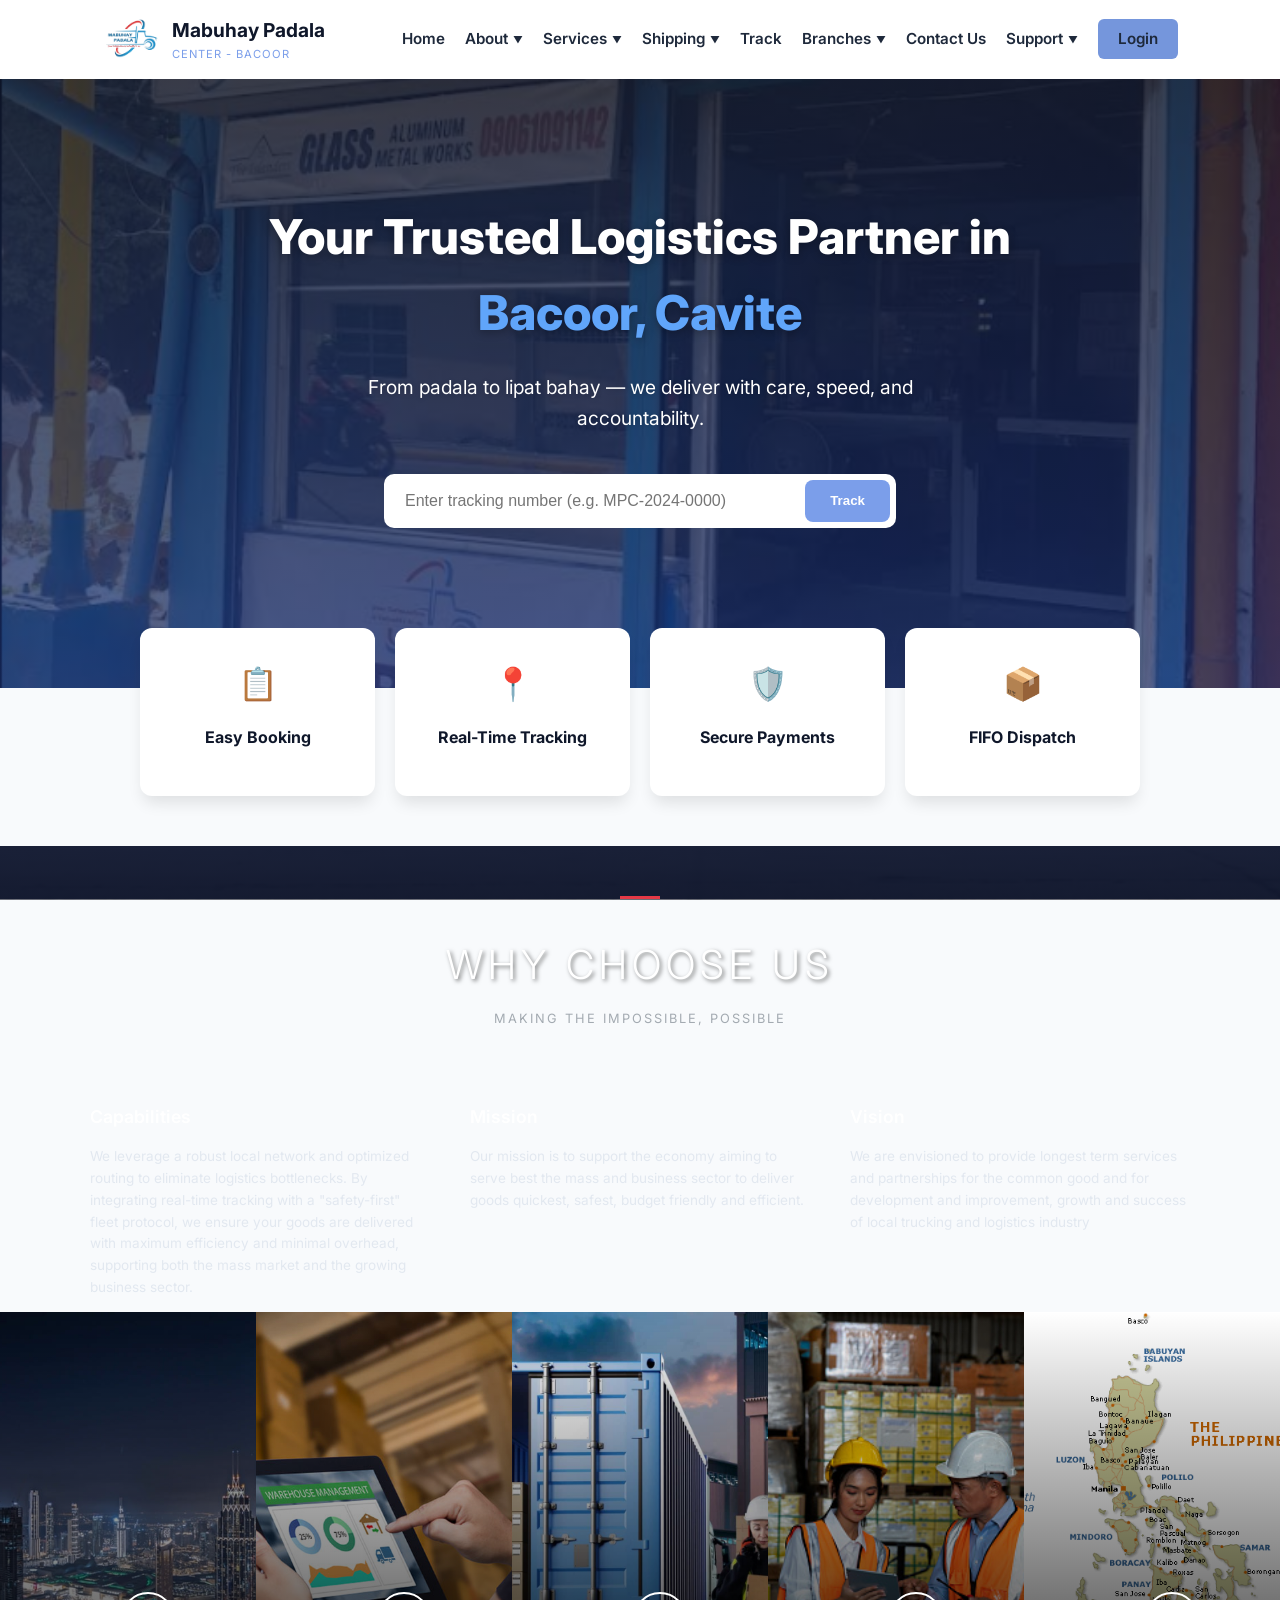
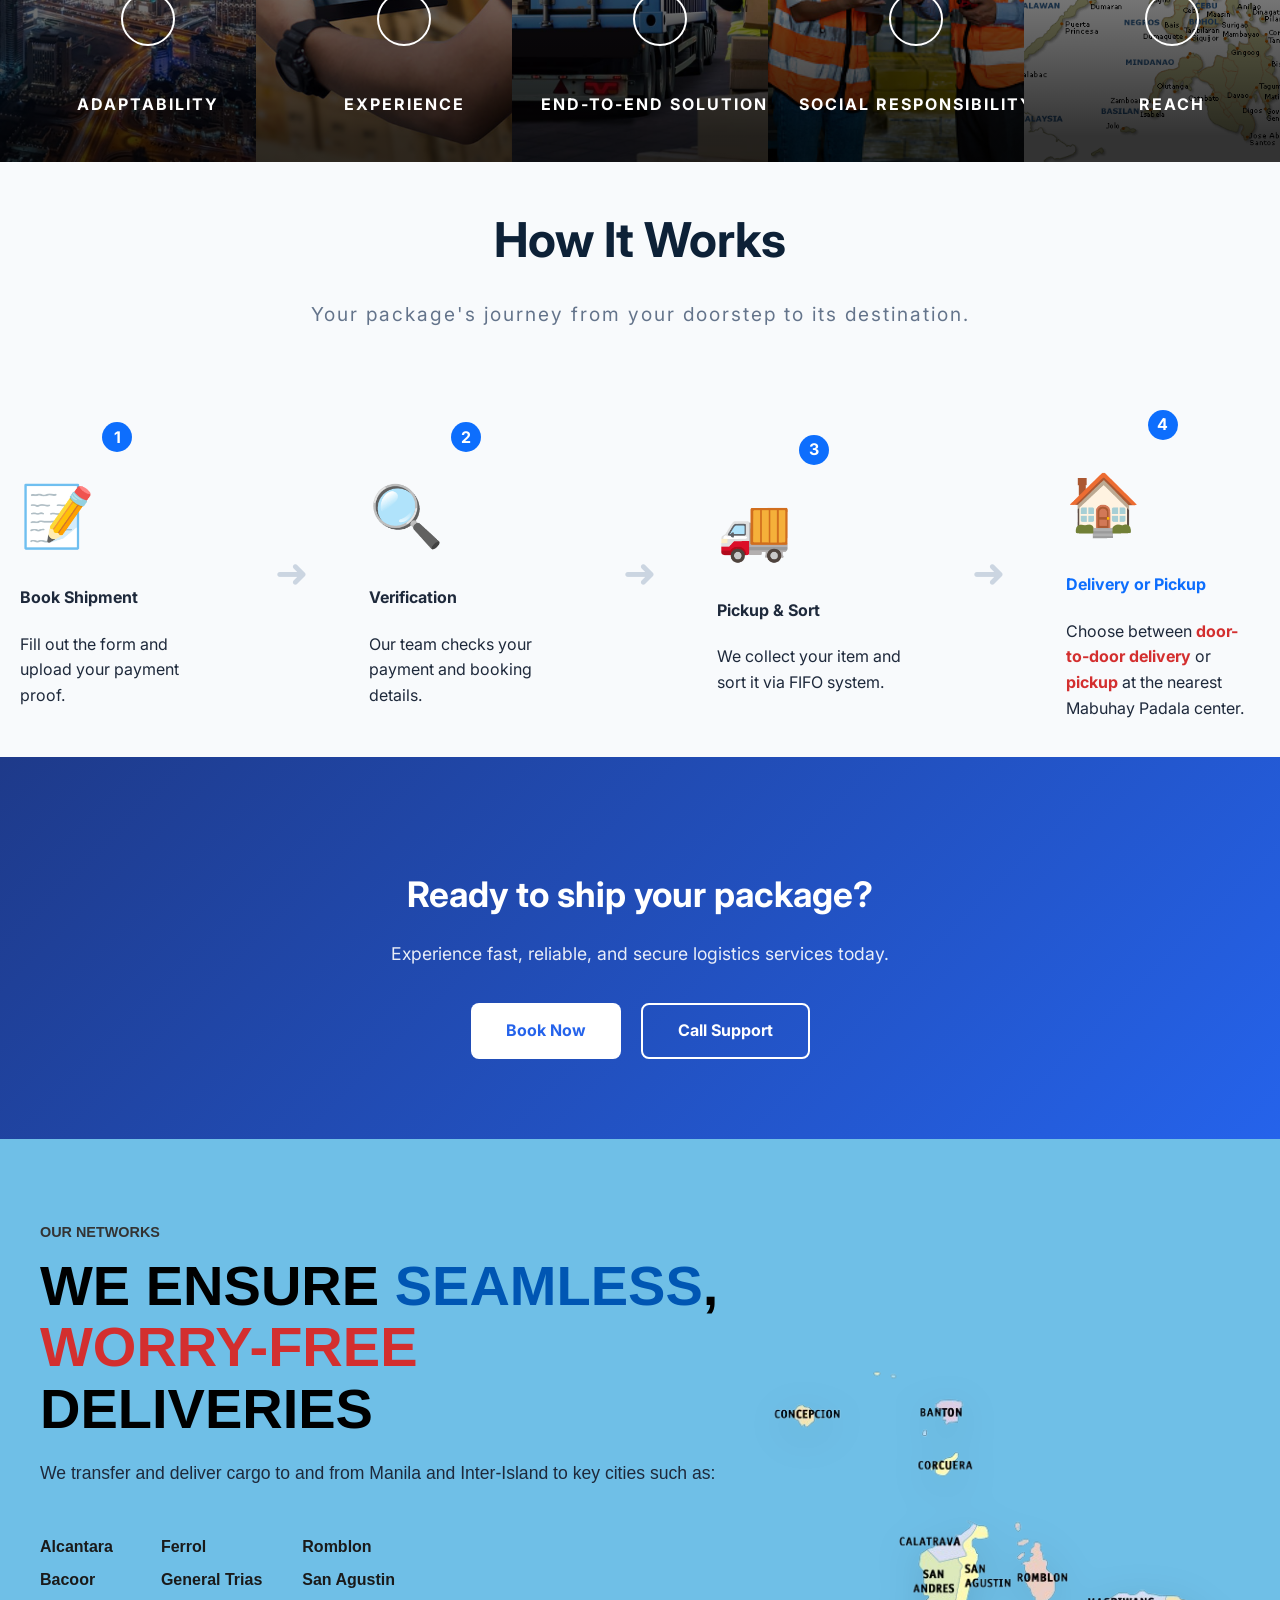
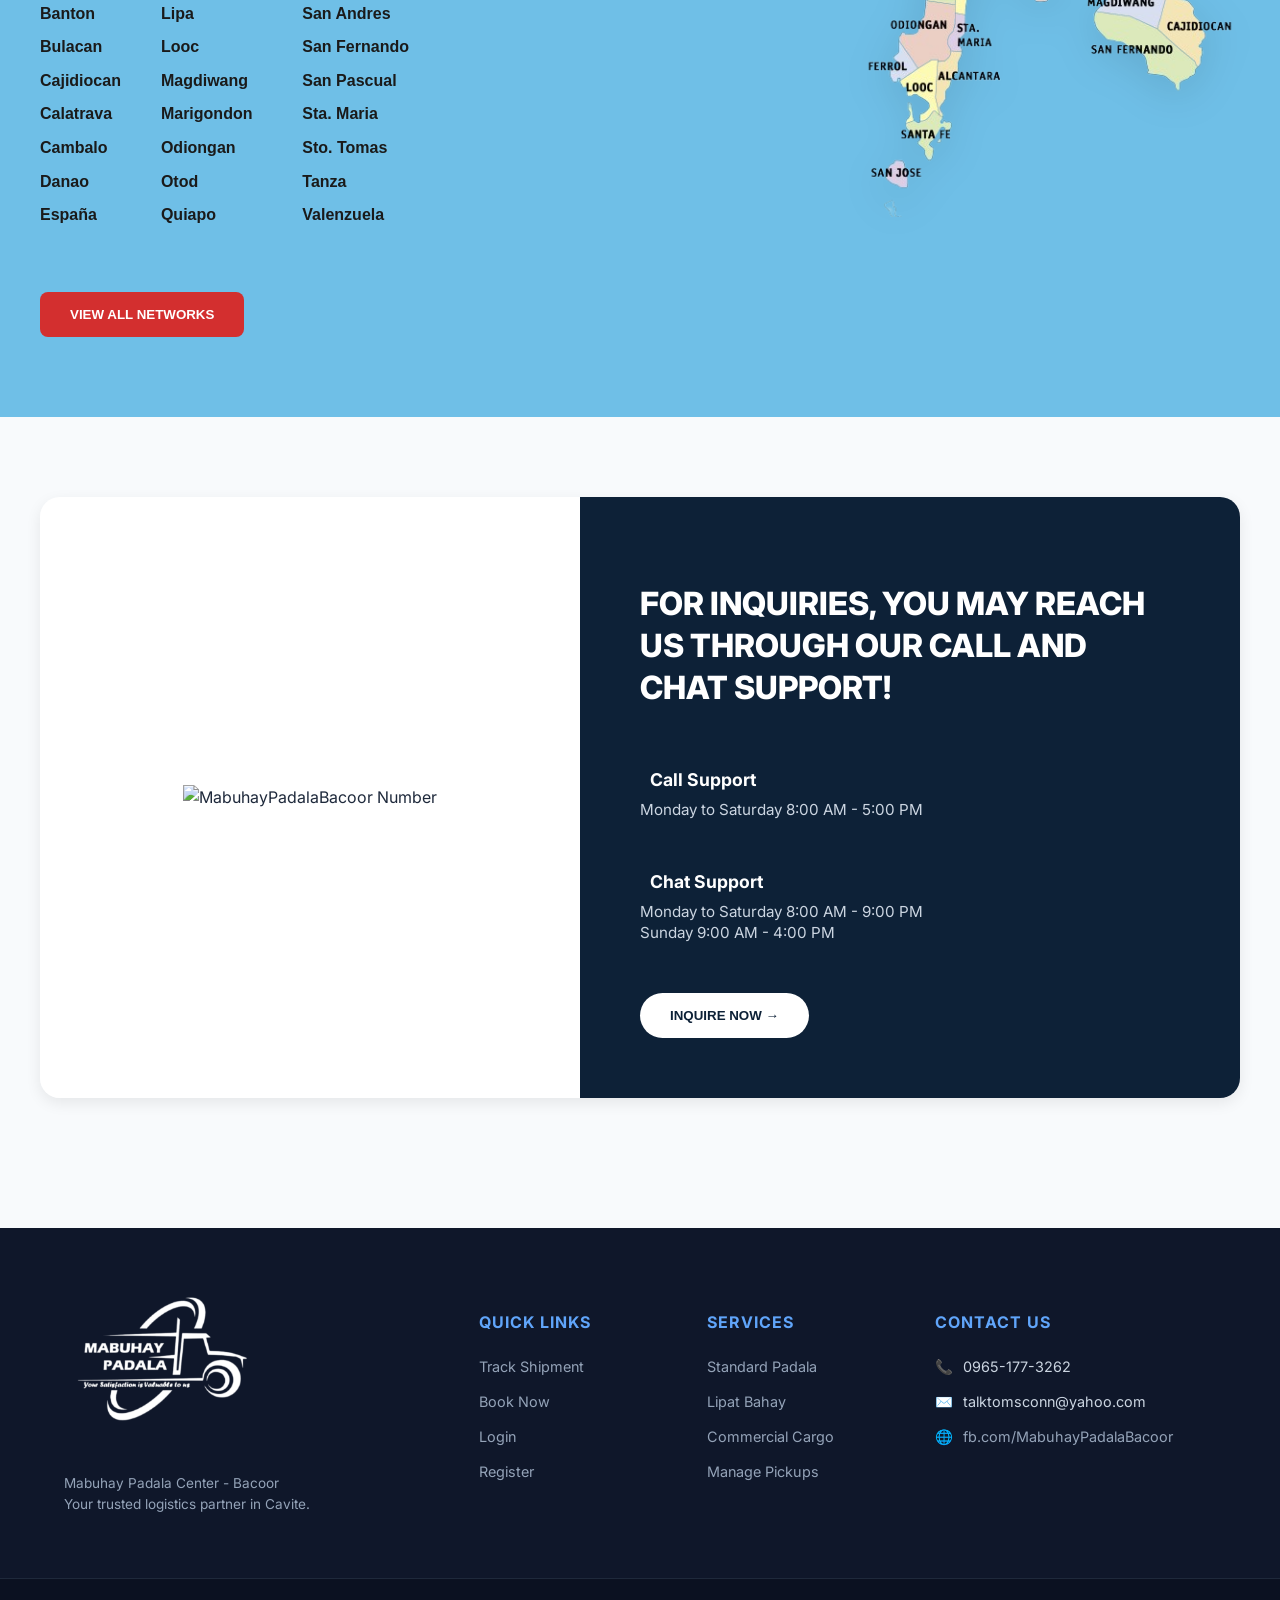
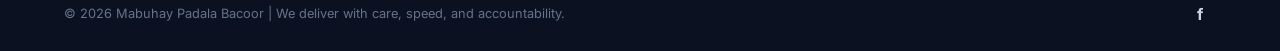
==== commit 969978e8: "Add files via upload" ====
--- a/MabuhayPadala UI/index.html
+++ b/MabuhayPadala UI/index.html
@@ -178,45 +178,111 @@
             </div>
         </section>
 
-<section class="process-section">
-    <div class="section-title">
+        <section class="why-choose-us">
+    <div class="content-top">
+        <div class="container">
+            <div class="section-title-wrapper">
+                <span class="red-accent"></span>
+                <h2 class="main-title">WHY CHOOSE US</h2>
+                <p class="subtitle">MAKING THE IMPOSSIBLE, POSSIBLE</p>
+            </div>
+            
+            <div class="mission-grid">
+                <div class="mission-item">
+                    <h4>Capabilities</h4>
+                    <p>We leverage a robust local network and optimized routing to eliminate logistics bottlenecks. By integrating real-time tracking with a "safety-first" fleet protocol, we ensure your goods are delivered with maximum efficiency and minimal overhead, supporting both the mass market and the growing business sector.</p>
+                </div>
+                <div class="mission-item">
+                    <h4>Mission</h4>
+                    <p>Our mission is to support the economy  aiming to serve best the mass and business sector to deliver goods quickest, safest, budget friendly  and efficient.</p>
+                </div>
+                <div class="mission-item">
+                    <h4>Vision</h4>
+                    <p>We are envisioned to provide longest term services and partnerships for the common good and for development and improvement, growth and success of local trucking and logistics industry</p>
+                </div>
+            </div>
+        </div>
+    </div>
+
+    <div class="impact-gallery">
+        <div class="impact-item" style="background-image: url('images/adaptability.jpg')">
+            <div class="overlay">
+                <div class="icon-circle"><i class="fas fa-infinity"></i></div>
+                <h5>ADAPTABILITY</h5>
+                <p>We specialize in taking on complex problems and transferring them into easy-to-manage solutions.</p>
+            </div>
+        </div>
+        <div class="impact-item" style="background-image: url('images/experince.jpg');">
+            <div class="overlay">
+                <div class="icon-circle"><i class="fas fa-star"></i></div>
+                <h5>EXPERIENCE</h5>
+                <p>With over 10 years' experience, we have the knowledge to address any challenge, anywhere.</p>
+            </div>
+        </div>
+        <div class="impact-item" style="background-image: url('images/experience.jpeg');">
+            <div class="overlay">
+                <div class="icon-circle"><i class="fas fa-cog"></i></div>
+                <h5>END-TO-END SOLUTIONS</h5>
+                <p>From the point of origin to the final destination, our logistics solutions optimize your supply chain.</p>
+            </div>
+        </div>
+        <div class="impact-item" style="background-image: url('images/social.jpg');">
+            <div class="overlay">
+                <div class="icon-circle"><i class="fas fa-users"></i></div>
+                <h5>SOCIAL RESPONSIBILITY</h5>
+                <p>We believe that it is not enough to simply do good work; we must also do good in the community.</p>
+            </div>
+        </div>
+        <div class="impact-item" style="background-image: url('images/reach.gif');">
+            <div class="overlay">
+                <div class="icon-circle"><i class="fas fa-globe"></i></div>
+                <h5>REACH</h5>
+                <p>With offices across the Philippines, we have the ability to quickly address our clients' needs.</p>
+            </div>
+        </div>
+    </div>
+</section>
+
+
+<section class="how-it-works">
+    <div class="container">
         <h2>How It Works</h2>
-        <p>Your package's journey from your doorstep to its destination.</p>
-    </div>
-
-    <div class="process-grid">
-        <div class="process-step">
-            <div class="step-number">1</div>
-            <div class="step-icon">📝</div>
-            <h4>Book Shipment</h4>
-            <p>Fill out the form and upload your payment proof.</p>
-        </div>
-
-        <div class="process-arrow">➔</div>
-
-        <div class="process-step">
-            <div class="step-number">2</div>
-            <div class="step-icon">🔍</div>
-            <h4>Verification</h4>
-            <p>Our team checks your payment and booking details.</p>
-        </div>
-
-        <div class="process-arrow">➔</div>
-
-        <div class="process-step">
-            <div class="step-number">3</div>
-            <div class="step-icon">🚚</div>
-            <h4>Pickup & Sort</h4>
-            <p>We collect your item and sort it via FIFO system.</p>
-        </div>
-
-        <div class="process-arrow">➔</div>
-
-        <div class="process-step">
-            <div class="step-number">4</div>
-            <div class="step-icon">🏠</div>
-            <h4>Delivery</h4>
-            <p>Final dispatch and safe arrival at the destination.</p>
+        <p class="subtitle">Your package's journey from your doorstep to its destination.</p>
+
+        <div class="steps-wrapper">
+            <div class="step-item">
+                <div class="step-number">1</div>
+                <div class="step-icon">📝</div>
+                <h4>Book Shipment</h4>
+                <p>Fill out the form and upload your payment proof.</p>
+            </div>
+
+            <div class="step-arrow">➜</div>
+
+            <div class="step-item">
+                <div class="step-number">2</div>
+                <div class="step-icon">🔍</div>
+                <h4>Verification</h4>
+                <p>Our team checks your payment and booking details.</p>
+            </div>
+
+            <div class="step-arrow">➜</div>
+
+            <div class="step-item">
+                <div class="step-number">3</div>
+                <div class="step-icon">🚚</div>
+                <h4>Pickup & Sort</h4>
+                <p>We collect your item and sort it via FIFO system.</p>
+            </div>
+
+            <div class="step-arrow">➜</div>
+
+            <div class="step-item highlight-step">
+                <div class="step-number">4</div>
+                <div class="step-icon">🏠</div>
+                <h4>Delivery or Pickup</h4>
+                <p>Choose between <strong>door-to-door delivery</strong> or <strong>pickup</strong> at the nearest Mabuhay Padala center.</p>
+            </div>
         </div>
     </div>
 </section>
@@ -232,253 +298,93 @@
     </div>
 </section>
 
-<section class="branches-section">
-    <div class="container">
-        <div class="section-header">
-            <h2>Our Branches</h2>
-        </div>
-
-        <div class="branches-grid">
-            <div class="branch-card">
-                <div class="card-top">
-                    <h3>Alcantara Branch</h3>
-                    <p class="phone">0967-579-2714</p>
-                </div>
-                <a href="#" class="more-details">More Details →</a>
-            </div>
-
-            <div class="branch-card">
-                <div class="card-top">
-                    <h3>Bacoor Branch</h3>
-                    <p class="address">5 Gen. Evangelista St., Brgy. Maliksi 1, Bacoor, Cavite</p>
-                    <p class="phone">0965-177-3262</p>
-                </div>
-                <a href="#" class="more-details">More Details →</a>
-            </div>
-
-            <div class="branch-card">
-                <div class="card-top">
-                    <h3>Banton Branch</h3>
-                    <p class="phone">0975-428-740</p>
-                </div>
-                <a href="#" class="more-details">More Details →</a>
-            </div>
-
-            <div class="branch-card">
-                <div class="card-top">
-                    <h3>Bulacan Branch</h3>
-                    <p class="address">Rivera's Compound B19, Tower Grotto Villa, Graceville, SDJM, Bulacan</p>
-                    <p class="phone">0945-842-9543</p>
-                </div>
-                <a href="#" class="more-details">More Details →</a>
-            </div>
-
-            <div class="branch-card">
-                <div class="card-top">
-                    <h3>Cajidiocan Branch</h3>
-                    <p class="address">Brgy. Poblacion, Cajidiocan, Romblon</p>
-                    <p class="phone">0905-406-4617</p>
-                </div>
-                <a href="#" class="more-details">More Details →</a>
-            </div>
-
-            <div class="branch-card">
-                <div class="card-top">
-                    <h3>Calatrava Branch</h3>
-                    <p class="address">Brgy. Poblacion, Cajidiocan, Romblon</p>
-                    <p class="phone">0919-741-9100</p>
-                </div>
-                <a href="#" class="more-details">More Details →</a>
-            </div>
-
-            <div class="branch-card">
-                <div class="card-top">
-                    <h3>Cambalo Branch</h3>
-                    <p class="address">Brgy. Cambalo, Cajidiocan, Romblon</p>
-                    <p class="phone">0936-226-0630</p>
-                </div>
-                <a href="#" class="more-details">More Details →</a>
-            </div>
-
-            <div class="branch-card">
-                <div class="card-top">
-                    <h3>Danao Branch</h3>
-                    <p class="address">Brgy. Danao, Cajidiocan, Romblon</p>
-                    <p class="phone">0929-312-6637</p>
-                </div>
-                <a href="#" class="more-details">More Details →</a>
-            </div>
-
-            <div class="branch-card">
-                <div class="card-top">
-                    <h3>España Branch</h3>
-                    <p class="address">Brgy. España, San Fernando, Romblon</p>
-                    <p class="phone">0927-291-0644</p>
-                </div>
-                <a href="#" class="more-details">More Details →</a>
-            </div>
-
-            <div class="branch-card">
-                <div class="card-top">
-                    <h3>Ferrol Branch</h3>
-                    <p class="phone">0938-359-0437</p>
-                </div>
-                <a href="#" class="more-details">More Details →</a>
-            </div>
-
-            <div class="branch-card">
-                <div class="card-top">
-                    <h3>General Trias Branch</h3>
-                    <p class="address">Bilog Pasong Kawayan 2, Gen Trias, Cavite</p>
-                    <p class="phone">0975-015-9528</p>
-                </div>
-                <a href="#" class="more-details">More Details →</a>
-            </div>
-
-            <div class="branch-card">
-                <div class="card-top">
-                    <h3>Lipa Branch</h3>
-                    <p class="address">226 Katipunan Road, Purok 3, Bolbok, Lipa</p>
-                    <p class="phone">0928-7576-775</p>
-                </div>
-                <a href="#" class="more-details">More Details →</a>
-            </div>
-
-            <div class="branch-card">
-                <div class="card-top">
-                    <h3>Looc Branch</h3>
-                    <p class="phone">0967-579-2713</p>
-                </div>
-                <a href="#" class="more-details">More Details →</a>
-            </div>
-
-            <div class="branch-card">
-                <div class="card-top">
-                    <h3>Magdiwang Branch</h3>
-                    <p class="address">Brgy. Poblacion, Magdiwang, Romblon</p>
-                    <p class="phone">0928-743-9877</p>
-                </div>
-                <a href="#" class="more-details">More Details →</a>
-            </div>
-
-            <div class="branch-card">
-                <div class="card-top">
-                    <h3>Marigondon Branch</h3>
-                    <p class="address">Sitio Recuda, Brgy. Marigondon, Cajidiocan, Romblon</p>
-                    <p class="phone">0945-418-5551</p>
-                </div>
-                <a href="#" class="more-details">More Details →</a>
-            </div>
-
-            <div class="branch-card">
-                <div class="card-top">
-                    <h3>Odiongan Branch</h3>
-                    <p class="phone">0928-787-7318</p>
-                </div>
-                <a href="#" class="more-details">More Details →</a>
-            </div>
-
-            <div class="branch-card">
-                <div class="card-top">
-                    <h3>Otod Branch</h3>
-                    <p class="address">Brgy. Otod, San Fernando, Romblon</p>
-                    <p class="phone">0936-653-1886</p>
-                </div>
-                <a href="#" class="more-details">More Details →</a>
-            </div>
-
-            <div class="branch-card">
-                <div class="card-top">
-                    <h3>Quiapo Branch</h3>
-                    <p class="address">435 ZP De Guzman St., Brgy. 393, Quiapo, Manila</p>
-                    <p class="phone">0917-695-1818</p>
-                </div>
-                <a href="#" class="more-details">More Details →</a>
-            </div>
-
-            <div class="branch-card">
-                <div class="card-top">
-                    <h3>Romblon Branch</h3>
-                    <p class="address">Poblacion, Romblon, Romblon</p>
-                    <p class="phone">0956-510-7752</p>
-                </div>
-                <a href="#" class="more-details">More Details →</a>
-            </div>
-
-            <div class="branch-card">
-                <div class="card-top">
-                    <h3>San Agustin Branch</h3>
-                    <p class="phone">0912-897-5436</p>
-                </div>
-                <a href="#" class="more-details">More Details →</a>
-            </div>
-
-            <div class="branch-card">
-                <div class="card-top">
-                    <h3>San Andres Branch</h3>
-                    <p class="phone">0998-454-7867</p>
-                </div>
-                <a href="#" class="more-details">More Details →</a>
-            </div>
-
-            <div class="branch-card">
-                <div class="card-top">
-                    <h3>San Fernando Branch</h3>
-                    <p class="address">Brgy. Poblacion, San Fernando, Romblon</p>
-                    <p class="phone">0917-639-5153</p>
-                </div>
-                <a href="#" class="more-details">More Details →</a>
-            </div>
-
-            <div class="branch-card">
-                <div class="card-top">
-                    <h3>San Pascual Branch</h3>
-                    <p class="address">Aquino Avenue, San Mateo Ibaba, San Pascual, Batangas</p>
-                    <p class="phone">0928-757-6775</p>
-                </div>
-                <a href="#" class="more-details">More Details →</a>
-            </div>
-
-            <div class="branch-card">
-                <div class="card-top">
-                    <h3>Sta. Maria Branch</h3>
-                    <p class="phone">0951-733-3117</p>
-                </div>
-                <a href="#" class="more-details">More Details →</a>
-            </div>
-
-            <div class="branch-card">
-                <div class="card-top">
-                    <h3>Sto. Tomas Branch</h3>
-                    <p class="address">298 Maharlika Highway, Barangay Santiago, Sto. Tomas, Batangas</p>
-                    <p class="phone">0928-757-6775</p>
-                </div>
-                <a href="#" class="more-details">More Details →</a>
-            </div>
-
-            <div class="branch-card">
-                <div class="card-top">
-                    <h3>Tanza Branch</h3>
-                    <p class="address">Antero Soriano Highway, Brgy. Capipisa, Tanza, Cavite</p>
-                    <p class="phone">0997-720-0049</p>
-                </div>
-                <a href="#" class="more-details">More Details →</a>
-            </div>
-
-            <div class="branch-card">
-                <div class="card-top">
-                    <h3>Valenzuela Branch</h3>
-                    <p class="address">B1 L2 Golden St., De Castro Subd., Mapulang Lupa, Valenzuela</p>
-                    <p class="phone">0949-146-8191</p>
-                </div>
-                <a href="#" class="more-details">More Details →</a>
-            </div>
-
-        </div> <div class="view-all-wrapper">
-            <button class="view-all-btn">
-                <span class="plus-box">+</span> View All Branches
-            </button>
-        </div>
+<section class="networks-section">
+    <div class="network-container">
+        
+        <div class="network-content">
+            <span class="sub-label">OUR NETWORKS</span>
+            <h2 class="network-title">
+                WE ENSURE <span class="highlight-blue">SEAMLESS</span>,<br>
+                <span class="highlight-red">WORRY-FREE</span> DELIVERIES
+            </h2>
+            
+            <p class="network-description">
+                We transfer and deliver cargo to and from Manila and Inter-Island to key cities such as:
+            </p>
+
+            <div class="city-columns">
+                <ul>
+                    <li>Alcantara</li>
+                    <li>Bacoor</li>
+                    <li>Banton</li>
+                    <li>Bulacan</li>
+                    <li>Cajidiocan</li>
+                    <li>Calatrava</li>
+                    <li>Cambalo</li>
+                    <li>Danao</li>
+                    <li>España</li>
+                </ul>
+                <ul>
+                    <li>Ferrol</li>
+                    <li>General Trias</li>
+                    <li>Lipa</li>
+                    <li>Looc</li>
+                    <li>Magdiwang</li>
+                    <li>Marigondon</li>
+                    <li>Odiongan</li>
+                    <li>Otod</li>
+                    <li>Quiapo</li>
+                </ul>
+                <ul>
+                    <li>Romblon</li>
+                    <li>San Agustin</li>
+                    <li>San Andres</li>
+                    <li>San Fernando</li>
+                    <li>San Pascual</li>
+                    <li>Sta. Maria</li>
+                    <li>Sto. Tomas</li>
+                    <li>Tanza</li>
+                    <li>Valenzuela</li>
+                </ul>
+            </div>
+
+            <button class="btn-red">VIEW ALL NETWORKS</button>
+        </div>
+
+        <div class="network-visual">
+            <img src="images/map1.png" alt="Philippines Network Map" class="ph-map">
+        </div>
+
+    </div>
+</section>
+
+
+<section class="contact-hotline">
+    <div class="container hotline-flex">
+        
+        <div class="hotline-image-container">
+            <img src="your-hotline-promo-image.jpg" alt="MabuhayPadalaBacoor Number" class="hotline-promo">
+        </div>
+
+        <div class="hotline-text-container">
+            <h2 class="hotline-title">
+                FOR INQUIRIES, YOU MAY REACH US THROUGH OUR CALL AND CHAT SUPPORT!
+            </h2>
+            
+            <div class="support-item">
+                <p class="support-type"><i class="fas fa-phone-alt"></i> Call Support</p>
+                <p class="support-hours">Monday to Saturday 8:00 AM - 5:00 PM</p>
+            </div>
+
+            <div class="support-item">
+                <p class="support-type"><i class="fas fa-comments"></i> Chat Support</p>
+                <p class="support-hours">Monday to Saturday 8:00 AM - 9:00 PM</p>
+                <p class="support-hours">Sunday 9:00 AM - 4:00 PM</p>
+            </div>
+
+            <button class="btn-inquire">INQUIRE NOW →</button>
+        </div>
+
     </div>
 </section>
 
--- a/MabuhayPadala UI/style.css
+++ b/MabuhayPadala UI/style.css
@@ -1,13 +1,11 @@
 :root {
-    --primary-blue: #2563eb;
+    --primary-blue: #7b9eea;
     --dark-navy: #0f172a;
     --text-main: #1e293b;
     --text-light: #64748b;
     --white: #ffffff;
     --bg-gray: #f8fafc;
 }
-
-
 
 body {
     font-family: 'Inter', sans-serif;
@@ -67,7 +65,7 @@
 }
 
 .login-nav-btn:hover {
-    background: #1d4ed8;
+    background: #5f81de;
 }
 
 
@@ -92,7 +90,7 @@
 
 
 .login-nav-btn {
-    background: #2563eb;
+    background: #7596dc;
     color: white;
     border: none;
     padding: 8px 20px; 
@@ -103,7 +101,7 @@
 }
 
 .login-nav-btn:hover {
-    background: #1e4ed8;
+    background: #ebecef;
     transform: translateY(-1px);
 }
 
@@ -176,16 +174,16 @@
     color: #2563eb;
 }
 
-/* Container for the link that holds the sub-menu */
+
 .nested-dropdown {
     position: relative;
 }
 
-/* The sub-menu (hidden by default) */
+
 .nested-content {
     display: none;
     position: absolute;
-    left: 100%; /* Pushes it to the right of the first dropdown */
+    left: 100%; 
     top: 0;
     background-color: white;
     min-width: 180px;
@@ -194,7 +192,6 @@
     z-index: 101;
 }
 
-/* Show the nested menu on hover */
 .nested-dropdown:hover .nested-content {
     display: block;
 }
@@ -314,80 +311,72 @@
     color: var(--dark-navy);
 }
 
-.process-section {
-    padding: 40px 10%;
-    background-color: white;
+/* How it Works */
+
+.how-it-works h2 {
+    font-size: 3rem; /* Make it bigger to fill space */
+    color: #0d2137;
+    margin-bottom: 20px;
+    display: block;
+    width: 100%;
     text-align: center;
 }
 
-.section-title h2 {
-    color: #1e3a8a;
-    font-size: 2rem;
-    margin-bottom: 10px;
-}
-
-.section-title p {
+.how-it-works .subtitle {
+    font-size: 1.2rem;
     color: #64748b;
-    margin-bottom: 30px;
-}
-
-.process-grid {
-    display: flex;
-    justify-content: space-between;
-    align-items: center;
-    max-width: 1100px;
+    margin-bottom: 60px;
+    display: block;
+    text-align: center;
+}
+
+.steps-wrapper {
+    display: flex;
+    justify-content: center; 
+    align-items: center;
+    gap: 40px; 
+    max-width: 1400px; 
     margin: 0 auto;
-    gap: 15px;
-}
-
-.process-step {
+}
+
+.step-item {
     flex: 1;
-    position: relative;
-    padding: 10px;
+    padding: 20px;
 }
 
 .step-number {
-    position: absolute;
-    top: -10px;
-    left: 50%;
-    transform: translateX(-50%);
-    background: #2563eb;
+    background: #0d6efd;
     color: white;
-    width: 25px;
-    height: 25px;
+    width: 30px;
+    height: 30px;
     border-radius: 50%;
-    font-size: 0.8rem;
+    display: flex;
+    align-items: center;
+    justify-content: center;
+    margin: 0 auto 15px;
     font-weight: bold;
-    display: flex;
-    align-items: center;
-    justify-content: center;
 }
 
 .step-icon {
-    font-size: 2.2rem;
-    margin-bottom: 5px;
-}
-
-.process-step h4 {
-    color: #1e3a8a;
-    margin-bottom: 4px;
-    font-size: 1rem;
-}
-
-.process-step p {
-    font-size: 0.85rem;
-    color: #64748b;
-    line-height: 1.4;
-}
-
-.process-arrow {
-    font-size: 1.2rem;
+    font-size: 60px;
+    margin-bottom: 15px;
+}
+
+.step-arrow {
+    font-size: 40px;
     color: #cbd5e1;
-    font-weight: bold;
-    padding-bottom: 20px;
-}
-
-/* Make it stack on Mobile */
+}
+
+.highlight-step h4 {
+    color: #0d6efd;
+    font-weight: 50px;
+}
+
+.highlight-step p strong {
+    color: #d32f2f;
+}
+
+
 @media (max-width: 768px) {
     .process-grid {
         flex-direction: column;
@@ -396,6 +385,137 @@
         transform: rotate(90deg);
         margin: 10px 0;
     }
+}
+
+/*Why Choose Us */
+.why-choose-us {
+    font-family: 'Inter', sans-serif;
+    color: #ffffff;
+}
+
+
+.content-top {
+    background: linear-gradient(
+        rgba(66, 86, 150, 0.85), 
+        rgba(10, 17, 40, 0.95)
+    ), 
+    url('images/mabuhaybg.png');
+    
+    background-size: cover;
+    background-position: center;
+    background-attachment: fixed;
+    padding: 50px 0;
+    color: #ffffff;
+}
+
+.red-accent {
+    display: block;
+    width: 40px;
+    height: 3px;
+    background-color: #e63946;
+    margin: 0 auto 15px;
+}
+
+.main-title {
+    font-size: 2.5rem;
+    font-weight: 300;
+    letter-spacing: 5px;
+    margin-bottom: 5px;
+    color: #ffffff;
+    text-shadow: 2px 2px 4px rgba(0, 0, 0, 0.5);
+    text-align: center;
+}
+
+.subtitle {
+    font-size: 0.8rem;
+    letter-spacing: 2px;
+    color: #a3aab1;
+    margin-bottom: 50px;
+    text-align: center;
+}
+
+.mission-grid {
+    display: grid;
+    grid-template-columns: repeat(3, 1fr);
+    gap: 40px;
+    text-align: left;
+    max-width: 1100px;
+    margin: 0 auto;
+}
+
+.mission-item h4 {
+    font-size: 1.1rem;
+    margin-bottom: 15px;
+    font-weight: 600;
+}
+
+.mission-item p {
+    font-size: 0.85rem;
+    line-height: 1.6;
+    color: #e2e8f0;
+}
+
+/* Impact Gallery Adaptability, Experience */
+.impact-gallery {
+    display: flex;
+    height: 450px;
+    margin-top: -50px;
+}
+
+.impact-item {
+    flex: 1;
+    position: relative;
+    background-size: cover;
+    background-position: center;
+    overflow: hidden;
+    transition: flex 0.5s ease;
+}
+
+.impact-item:hover {
+    flex: 1.5;
+}
+
+.overlay {
+    position: absolute;
+    top: 0; left: 0;
+    width: 100%; height: 100%;
+    background: linear-gradient(to top, rgba(0,0,0,0.8) 20%, transparent 100%);
+    display: flex;
+    flex-direction: column;
+    justify-content: flex-end;
+    align-items: center;
+    padding: 40px 20px;
+    text-align: center;
+}
+
+.icon-circle {
+    width: 50px;
+    height: 50px;
+    border: 2px solid #fff;
+    border-radius: 50%;
+    display: flex;
+    align-items: center;
+    justify-content: center;
+    margin-bottom: 20px;
+    font-size: 20px;
+}
+
+.impact-item h5 {
+    font-size: 1rem;
+    letter-spacing: 2px;
+    margin-bottom: 10px;
+    font-weight: 700;
+}
+
+.impact-item p {
+    font-size: 0.75rem;
+    line-height: 1.4;
+    opacity: 0;
+    transition: opacity 0.3s ease;
+}
+
+.impact-item:hover p {
+    opacity: 1;
 }
 
 /* Ready to Ship Section */
@@ -453,123 +573,229 @@
     background: rgba(255, 255, 255, 0.1);
 }
 
-.branches-overview {
-    background-color: #f8fafc; /* Very light grey background */
-    padding: 60px 5%;
+/* Network Section */
+.networks-section {
+    background-color: #6fbfe7; 
+    padding: 80px 0;
+    font-family: 'Arial Black', sans-serif; 
+}
+
+
+.network-container {
+    max-width: 1200px;
+    margin: 0 auto;
+    display: flex;
+    align-items: center;
+    justify-content: space-between;
+    padding: 0 40px;
+}
+
+.network-content {
+    flex: 1.2; 
+}
+
+.network-visual {
+    flex: 0.8; 
+    display: flex;
+    justify-content: flex-end;
+}
+
+.sub-label {
+    font-size: 0.9rem;
+    font-weight: bold;
+    color: #333;
+}
+
+.network-title {
+    font-size: 3.5rem;
+    font-weight: 900;
+    line-height: 1.1;
+    margin: 10px 0 20px 0;
+    color: #000;
+}
+
+.highlight-blue { color: #0056b3; }
+.highlight-red { color: #d32f2f; }
+
+.network-description {
+    font-family: 'Arial', sans-serif;
+    font-size: 1.1rem;
+    margin-bottom: 30px;
+}
+
+.city-columns {
+    display: flex;
+    gap: 40px;
+    margin-bottom: 40px;
+}
+
+.city-columns ul {
+    list-style: none;
+    padding: 0;
+}
+
+.city-columns li {
+    font-family: 'Arial', sans-serif;
+    font-weight: bold;
+    font-size: 1rem;
+    margin-bottom: 8px;
+    color: #1a1a1a;
+}
+
+.btn-red {
+    background-color: #d32f2f;
+    color: white;
+    border: none;
+    padding: 15px 30px;
+    border-radius: 8px;
+    font-weight: bold;
+    cursor: pointer;
+    text-transform: uppercase;
+}
+
+.ph-map {
+    max-width: 100%;
+    height: auto;
+    
+    filter: drop-shadow(0 10px 20px rgba(0,0,0,0.1));
+}
+
+/* Responsive on mobile */
+@media (max-width: 992px) {
+    .network-container {
+        flex-direction: column;
+        text-align: center;
+    }
+    .city-columns {
+        justify-content: center;
+    }
+    .network-visual {
+        margin-top: 50px;
+    }
+}
+
+.floating-map {
+    max-width: 500px;
+    filter: drop-shadow(0 15px 30px rgba(0,0,0,0.1));
+}
+
+/* Contact Hotline */
+.contact-hotline {
     font-family: 'Inter', sans-serif;
-}
-.branches-section {
-    background-color: #f1f5f9;
+    background-color: #f8fafc; 
     padding: 80px 0;
-    font-family: 'Inter', sans-serif;
-}
-
-.container {
-    max-width: 1400px;
+}
+
+.hotline-flex {
+    display: flex;
+    align-items: stretch;
+    justify-content: center;
+    gap: 0; 
+    max-width: 1200px;
     margin: 0 auto;
-    padding: 0 30px;
-}
-
-.section-header {
-    text-align: center;
-    margin-bottom: 50px;
-}
-
-.section-header h2 {
-    color: #064e3b;
-    font-size: 2.2rem;
+    border-radius: 20px;
+    overflow: hidden; 
+    box-shadow: 0 10px 30px rgba(0, 0, 0, 0.05);
+
+    transition: all 0.4s cubic-bezier(0.165, 0.84, 0.44, 1); 
+    box-shadow: 0 5px 15px rgba(0, 0, 0, 0.08);
+    cursor: pointer;
+}
+
+.hotline-flex:hover {
+
+    transform: scale(1.03); 
+    
+    
+    box-shadow: 0 30px 60px rgba(0, 0, 0, 0.15); 
+}
+
+
+.hotline-flex:hover .btn-inquire {
+    background-color: #E63946; 
+    color: white;
+    transform: translateY(-2px);
+}
+
+.hotline-flex:hover .hotline-promo {
+    transform: scale(1.05);
+    transition: transform 0.6s ease;
+}
+
+.hotline-image-container {
+    flex: 1;
+    display: flex;
+    justify-content: center;
+    align-items: center;
+    background-color: white; 
+}
+
+.hotline-promo {
+    max-width: 100%;
+    height: auto;
+    display: block;
+}
+
+.hotline-text-container {
+    flex: 1;
+    background-color: #0d2137; 
+    color: #ffffff;
+    padding: 60px;
+    display: flex;
+    flex-direction: column;
+    justify-content: center;
+}
+
+.hotline-title {
+    font-size: 2rem;
     font-weight: 800;
-}
-
-.branches-grid {
-    display: grid;
-    grid-template-columns: repeat(5, 1fr);
-    gap: 15px;
-}
-
-.branch-card {
-    background: #ffffff;
-    border: 1px solid #e2e8f0;
-    border-radius: 8px;
-    padding: 20px;
-    display: flex;
-    flex-direction: column;
-    justify-content: space-between;
-    transition: all 0.3s ease;
-    min-height: 180px; /* Keeps card heights consistent */
-}
-
-.branch-card:hover {
-    transform: translateY(-5px);
-    box-shadow: 0 10px 20px rgba(0,0,0,0.1);
-}
-
-.branch-card h3 {
+    color: white;
+    margin-bottom: 40px;
+    line-height: 1.3;
+}
+
+.support-item {
+    margin-bottom: 30px;
+}
+
+.support-type {
     font-size: 1.1rem;
-    color: #1e293b;
-    margin-bottom: 10px;
-    white-space: nowrap; /* Keeps branch names on one line if possible */
-    overflow: hidden;
-    text-overflow: ellipsis;
-}
-
-.branch-card p {
-    font-size: 0.85rem;
-    color: #475569;
+    font-weight: 700;
+    color: #ffffff;
+    margin-bottom: 5px;
+}
+
+.support-hours {
+    font-size: 0.95rem;
+    color: #cbd5e1; 
+    margin: 0;
     line-height: 1.4;
-    margin-bottom: 5px;
-}
-
-.branch-card .phone {
-    color: #2563eb;
+}
+
+
+.support-type i {
+    margin-right: 10px;
+    color: #e63946; 
+}
+
+
+.btn-inquire {
+    background-color: #ffffff;
+    color: #0d2137; 
+    border: none;
+    padding: 15px 30px;
     font-weight: 700;
-}
-
-.more-details {
-    color: #059669;
-    text-decoration: none;
-    font-weight: 700;
-    font-size: 0.8rem;
-    margin-top: 15px;
-}
-
-/* Button */
-.view-all-wrapper {
-    display: flex;
-    justify-content: flex-end;
-    margin-top: 30px;
-}
-
-.view-all-btn {
-    background-color: #facc15;
-    border: none;
-    padding: 12px 24px;
-    font-weight: 800;
-    border-radius: 6px;
+    border-radius: 50px; 
     cursor: pointer;
-    display: flex;
-    align-items: center;
-    gap: 10px;
-}
-
-.plus-box {
-    background: #064e3b;
-    color: white;
-    width: 20px;
-    height: 20px;
-    display: flex;
-    align-items: center;
-    justify-content: center;
-    border-radius: 4px;
-}
-
-/* RESPONSIVE: On tablets show 2 columns, on phones show 1 */
-@media (max-width: 1024px) {
-    .branches-grid { grid-template-columns: repeat(2, 1fr); }
-}
-
-@media (max-width: 600px) {
-    .branches-grid { grid-template-columns: 1fr; }
+    text-transform: uppercase;
+    margin-top: 20px;
+    align-self: flex-start; 
+    transition: transform 0.2s, background 0.2s;
+}
+
+.btn-inquire:hover {
+    transform: scale(1.05);
+    background-color: #e2e8f0;
 }
 
 /* Footer */
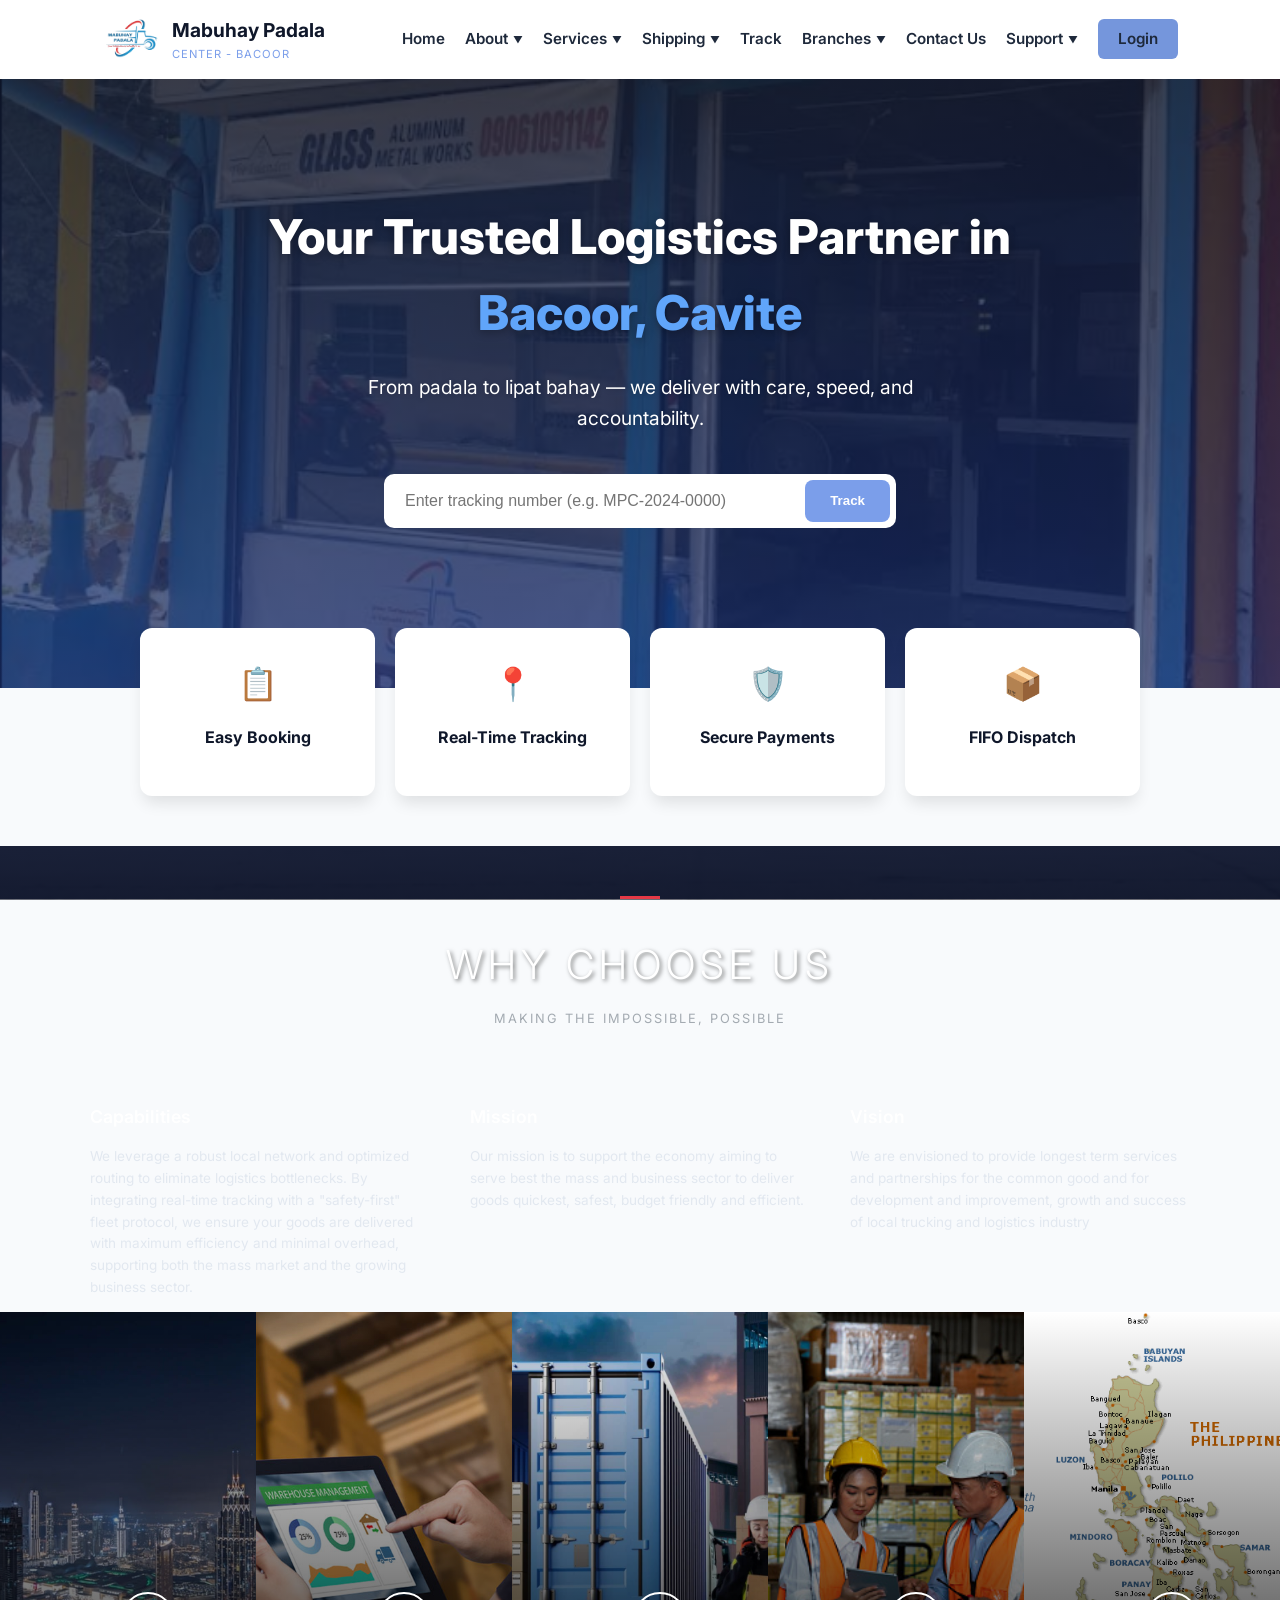
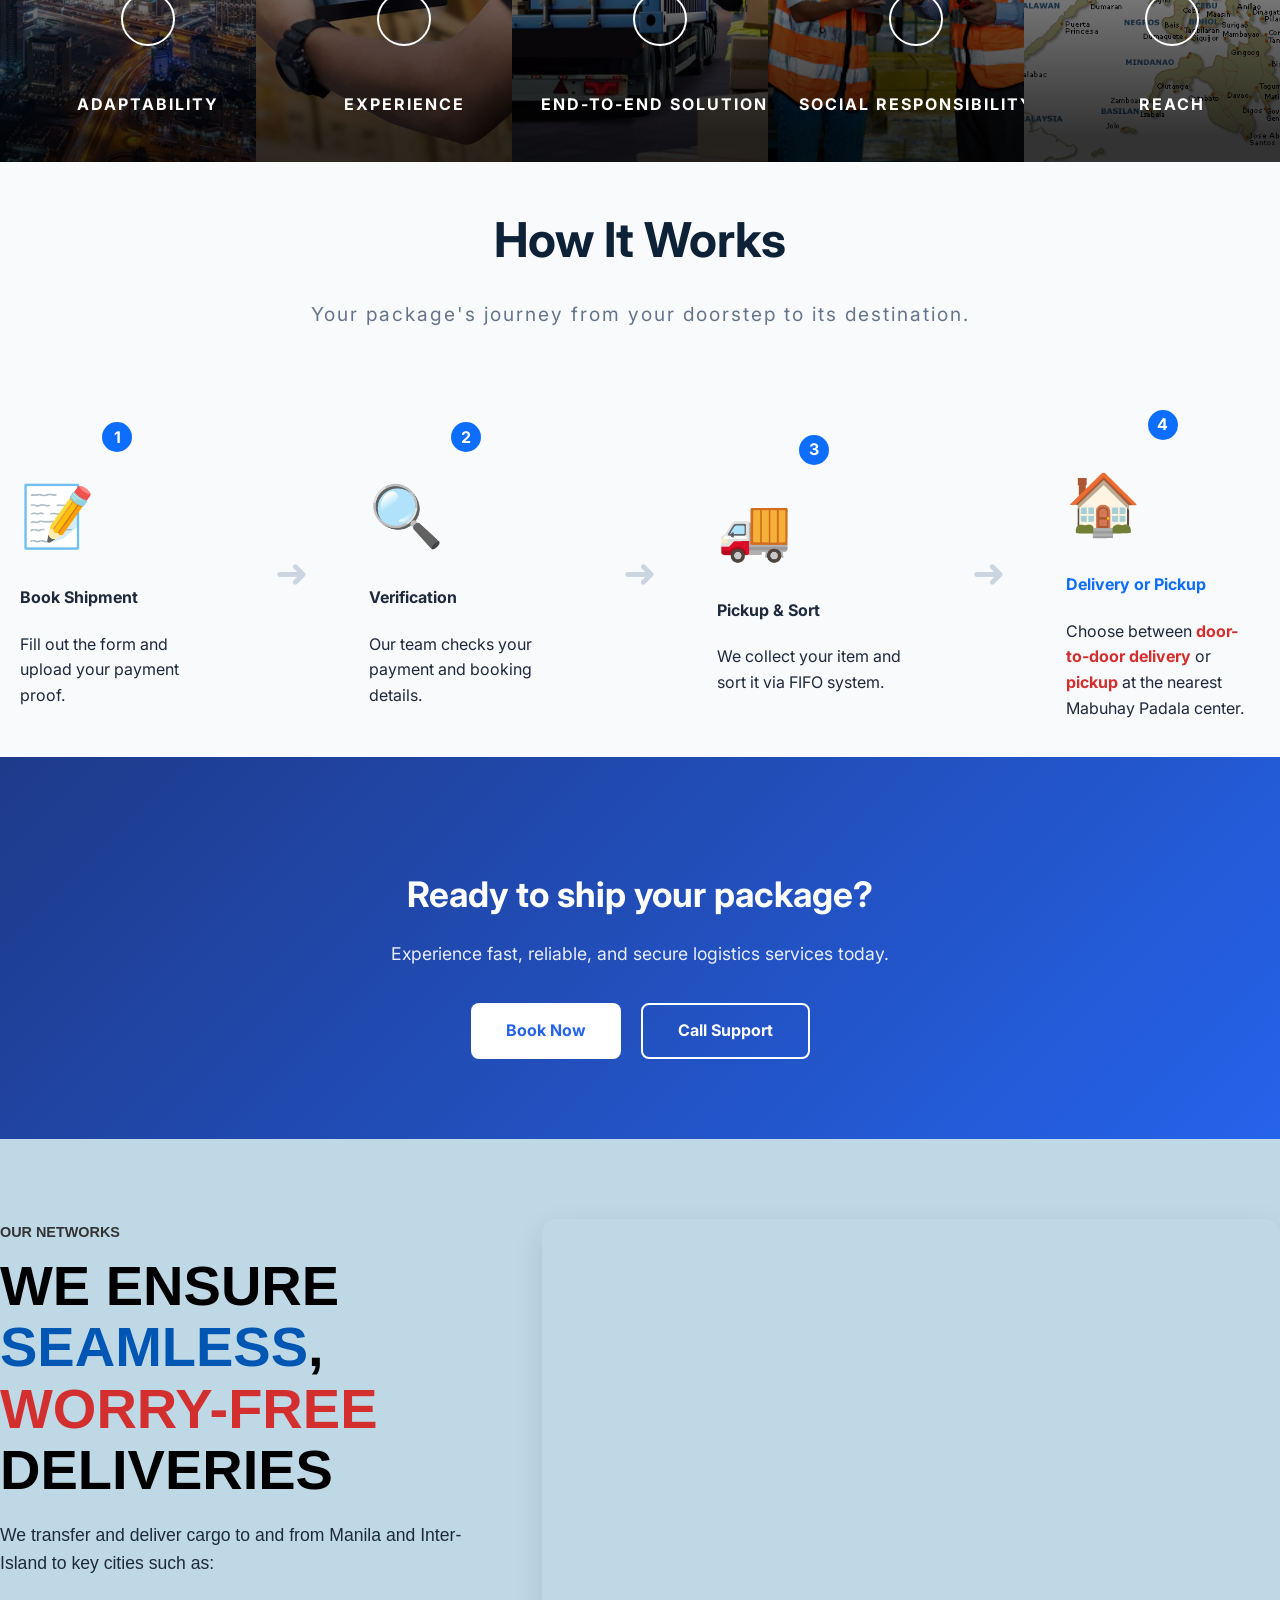
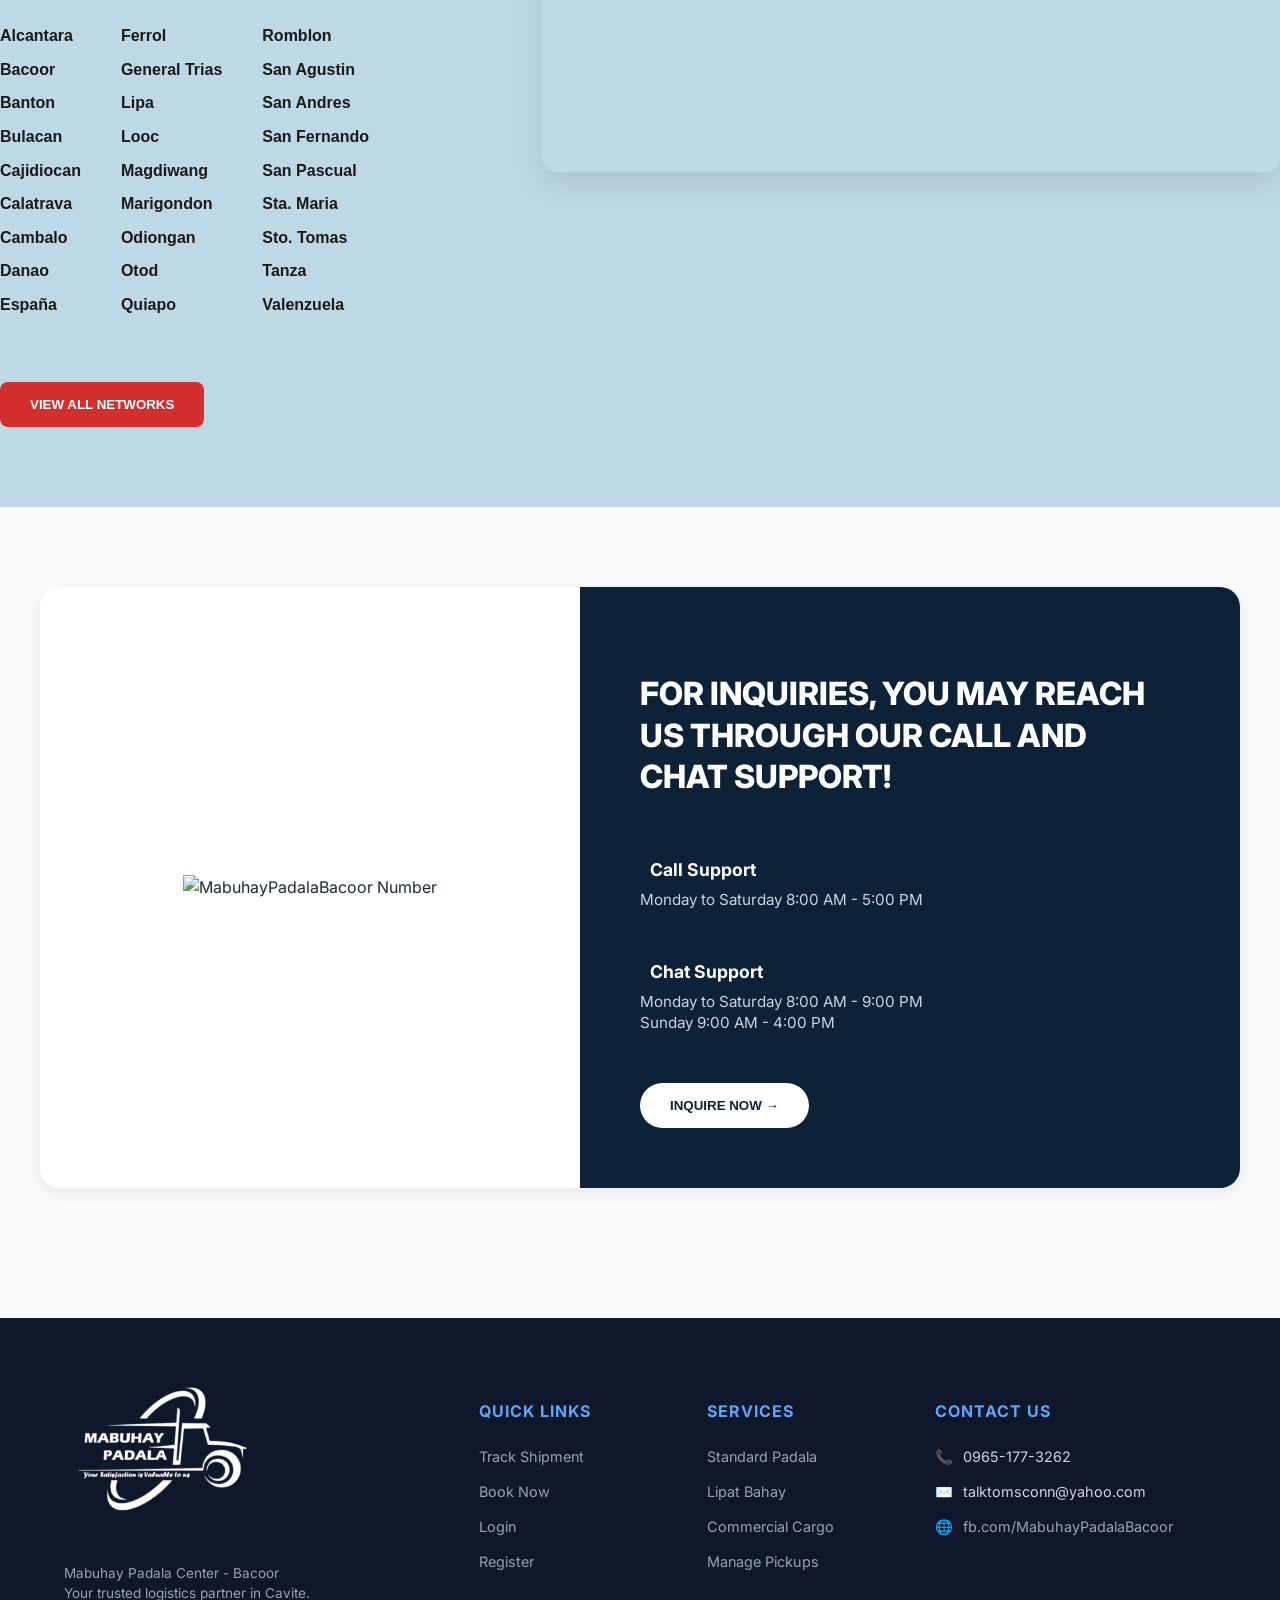
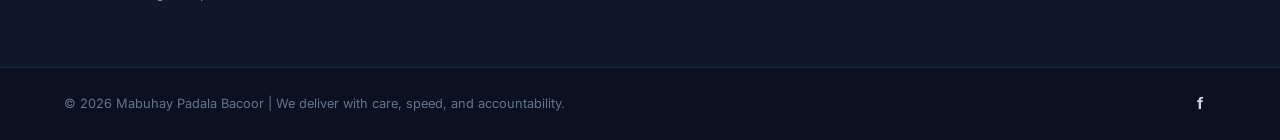
==== commit 3198090c: "Add files via upload" ====
--- a/MabuhayPadala UI/index.html
+++ b/MabuhayPadala UI/index.html
@@ -352,8 +352,17 @@
         </div>
 
         <div class="network-visual">
-            <img src="images/map1.png" alt="Philippines Network Map" class="ph-map">
-        </div>
+    <div class="map-responsive">
+        <iframe 
+            src="https://www.google.com/maps/d/u/0/embed?mid=19pZLcN8MskKB0hNdEEOKjysg94Knb94&ehbc=2E312F&noprof=1" 
+            width="800" 
+            height="900" 
+            style="border:0;" 
+            allowfullscreen="" 
+            loading="lazy">
+        </iframe>
+    </div>
+</div>
 
     </div>
 </section>
--- a/MabuhayPadala UI/style.css
+++ b/MabuhayPadala UI/style.css
@@ -575,29 +575,64 @@
 
 /* Network Section */
 .networks-section {
-    background-color: #6fbfe7; 
+    background-color: #bed8e5; 
     padding: 80px 0;
     font-family: 'Arial Black', sans-serif; 
 }
 
 
 .network-container {
-    max-width: 1200px;
+    max-width: 1600px;
     margin: 0 auto;
     display: flex;
-    align-items: center;
+    align-items: flex-start;
     justify-content: space-between;
-    padding: 0 40px;
+    gap: 50px;
 }
 
 .network-content {
-    flex: 1.2; 
+    flex: 1; 
 }
 
 .network-visual {
-    flex: 0.8; 
+    flex: 1.5; 
     display: flex;
     justify-content: flex-end;
+}
+
+.map-responsive {
+    overflow: hidden;
+    padding-bottom: 75%; /* Sets the aspect ratio of the map */
+    position: relative;
+    height: 0;
+    width: 100%;
+    border-radius: 15px; /* Adds rounded corners to match your professional theme */
+    box-shadow: 0 10px 30px rgba(0,0,0,0.1);
+}
+
+.map-responsive iframe {
+    left: 0;
+    top: 0;
+    height: 100%;
+    width: 100%;
+    position: absolute;
+    border: none;
+}
+
+.map-container {
+    width: 100%;
+    height: 1000px; /* Change this value to make it as tall as you want */
+    border-radius: 20px;
+    overflow: hidden;
+    box-shadow: 0 20px 40px rgba(0,0,0,0.2);
+    border: 8px solid #ffffff; /* Thicker white border makes it look bigger/premium */
+}
+
+/* 3. Make sure the iframe fills the entire container */
+.map-container iframe {
+    width: 100%;
+    height: 100%;
+    border: none;
 }
 
 .sub-label {
